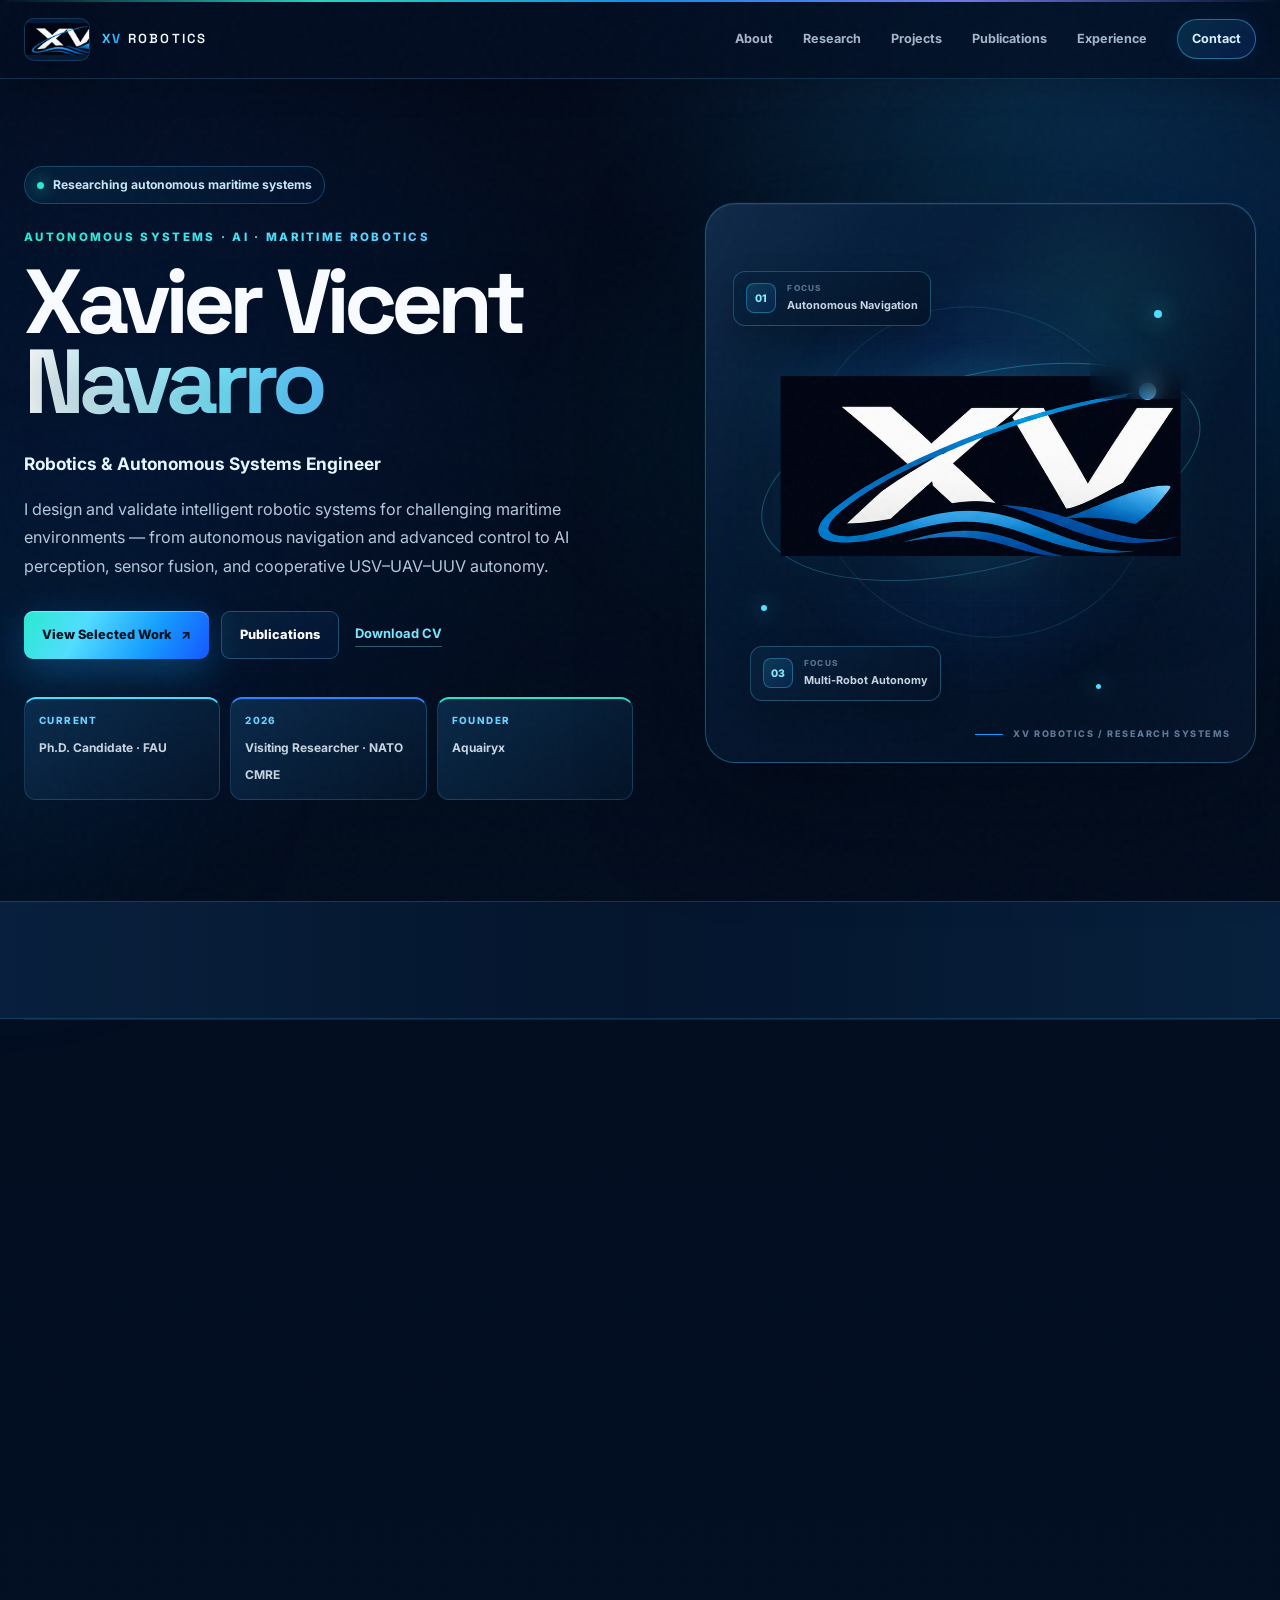
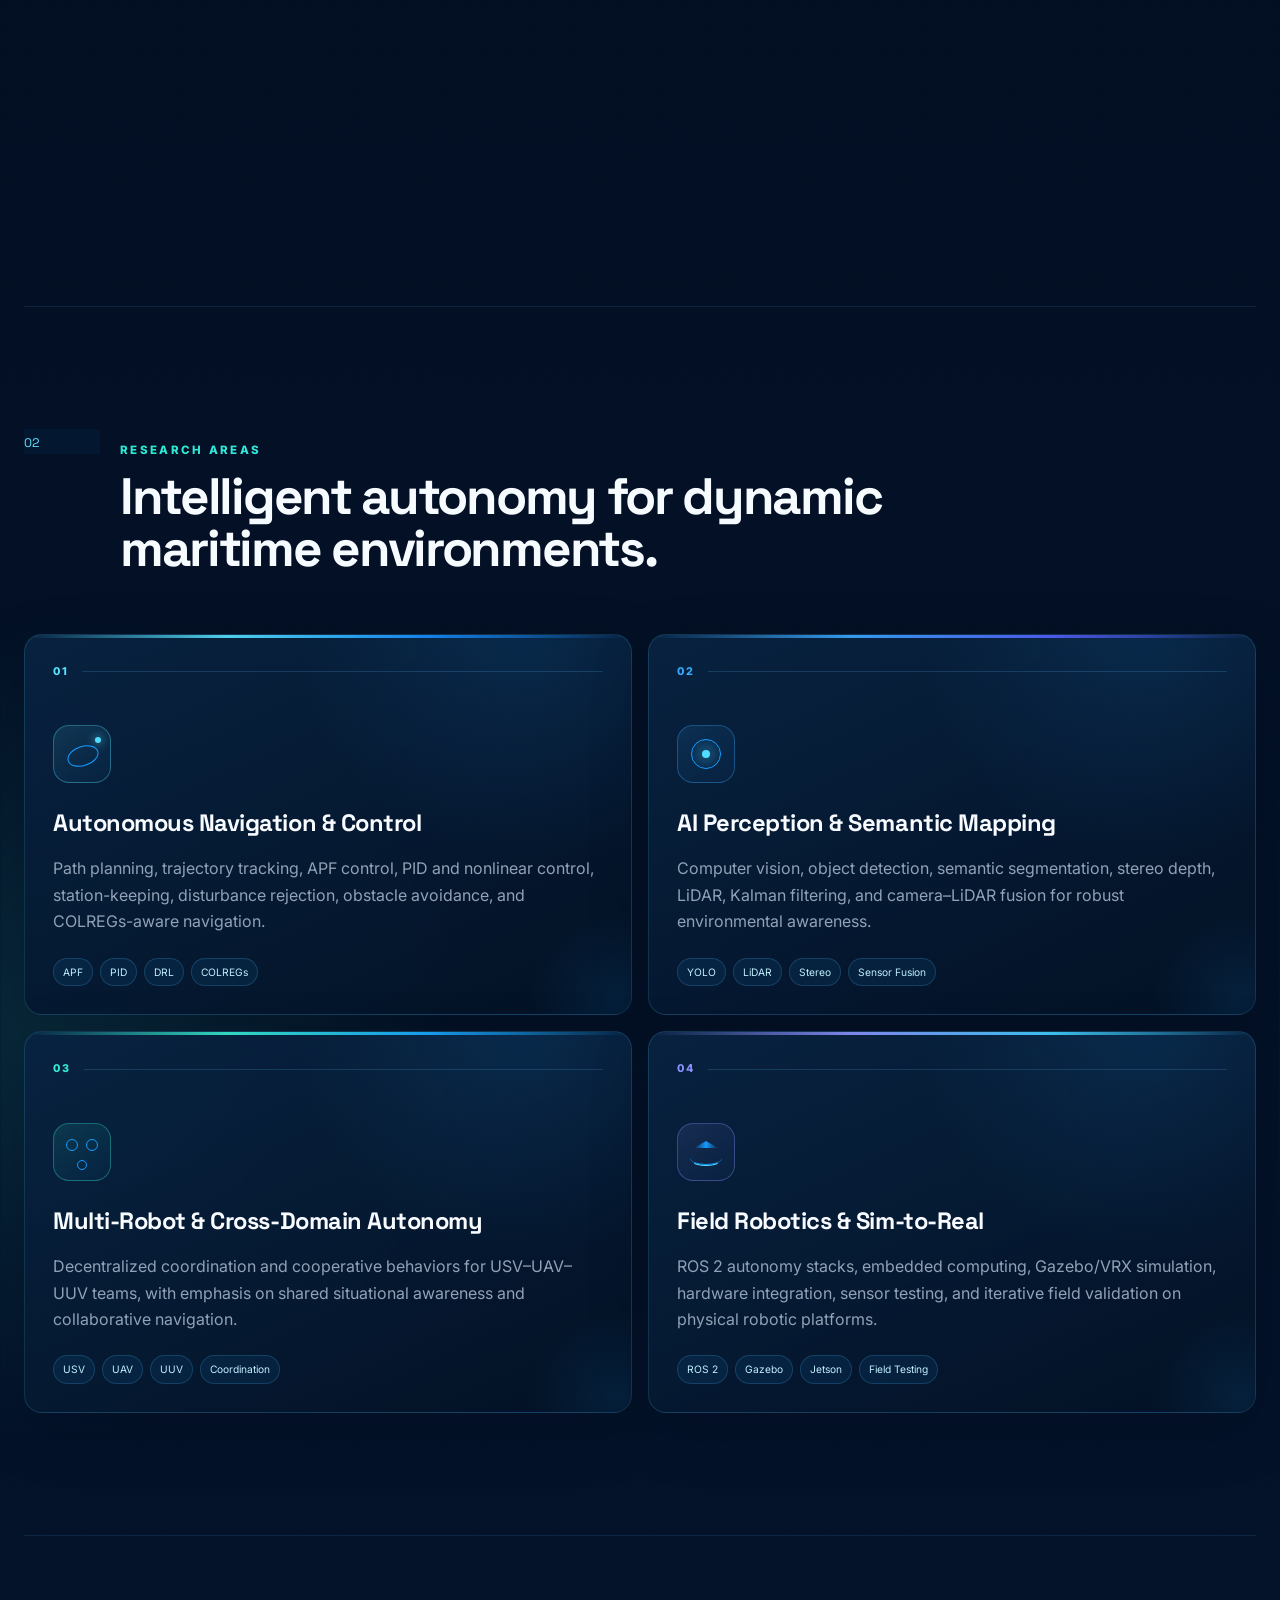
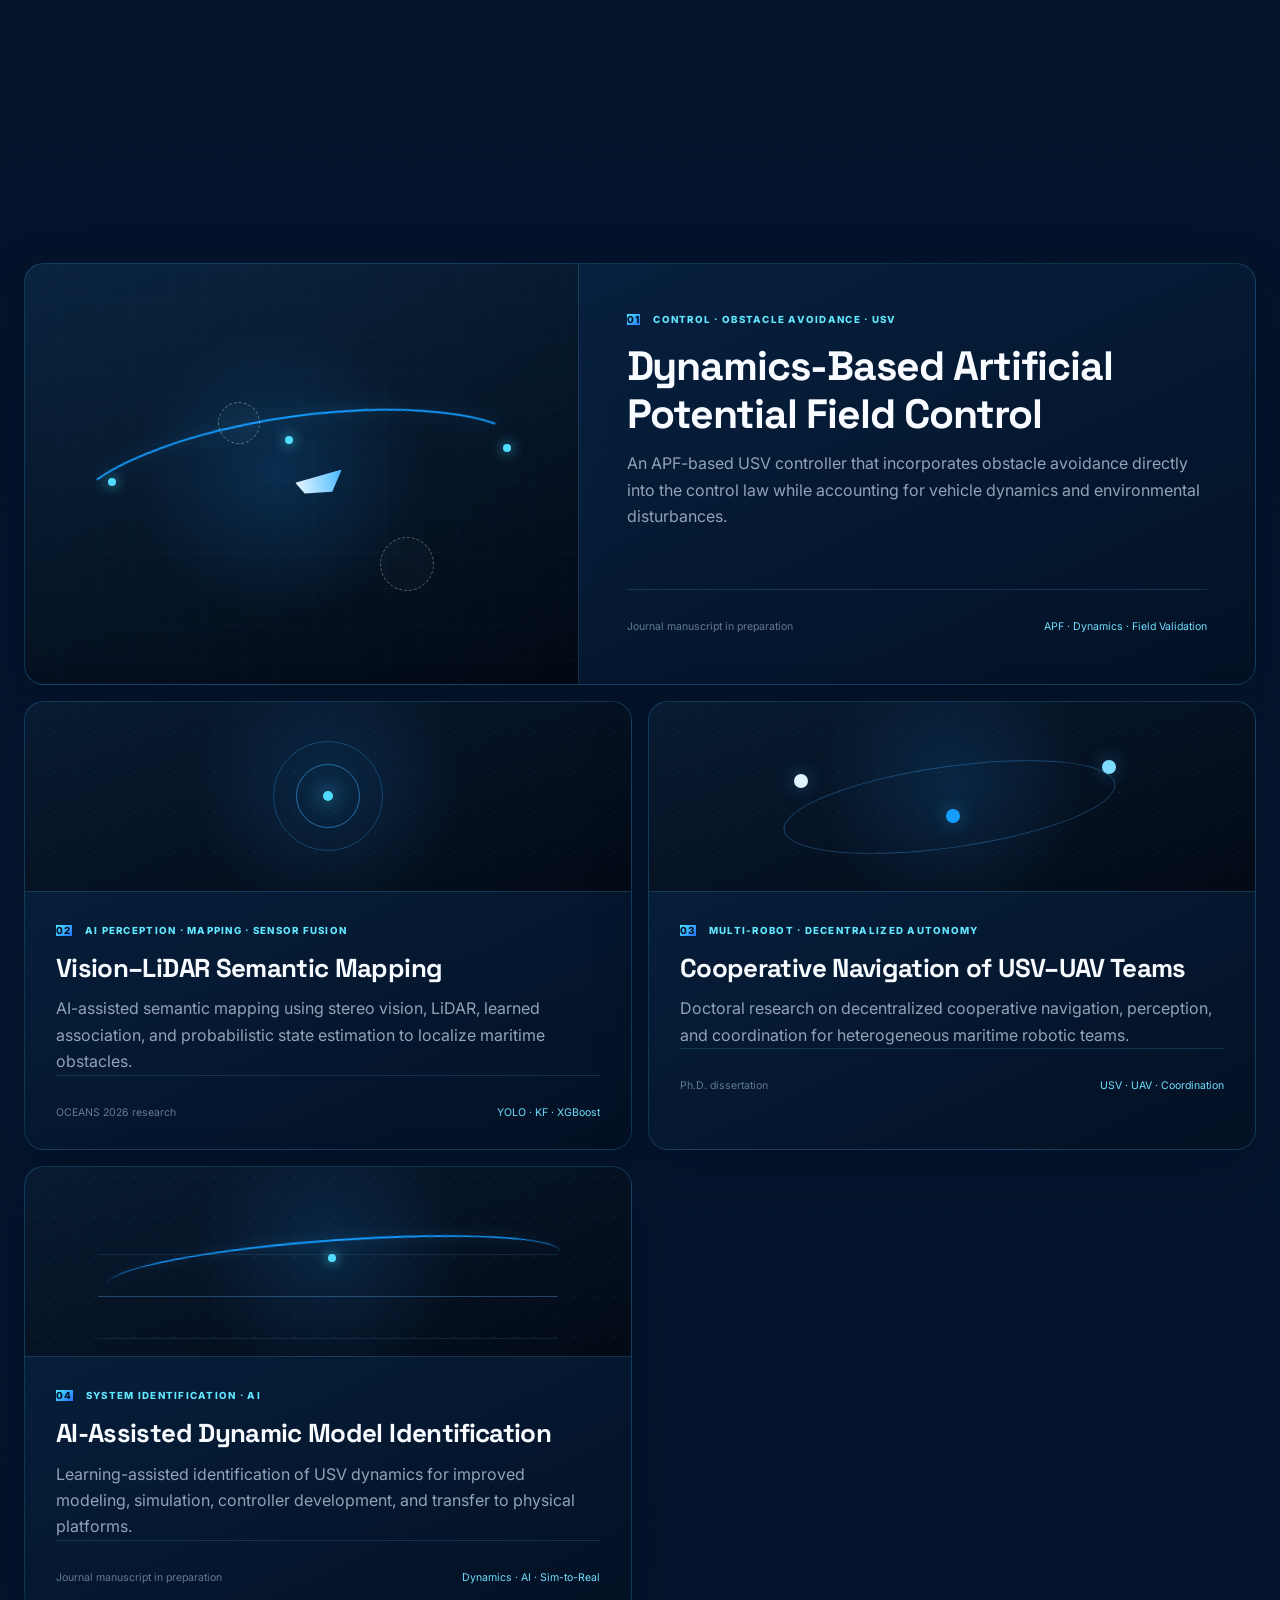
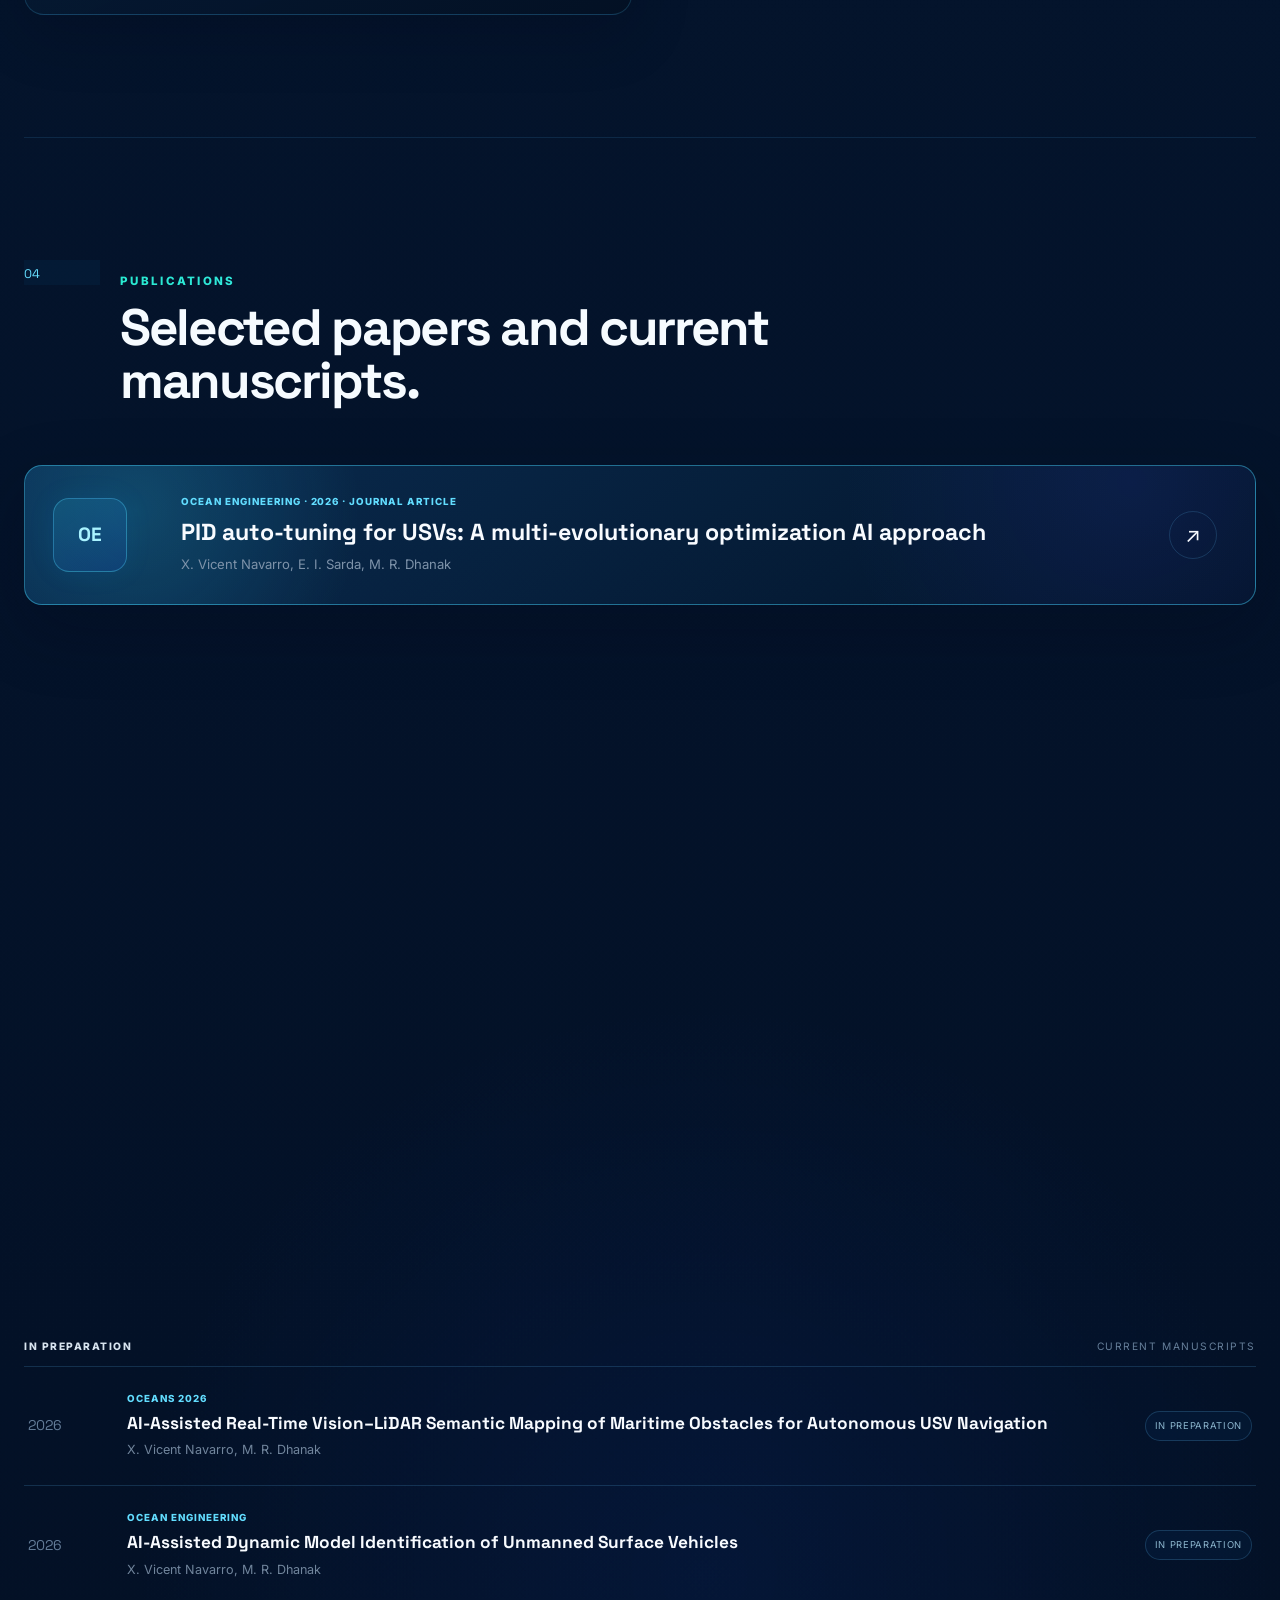
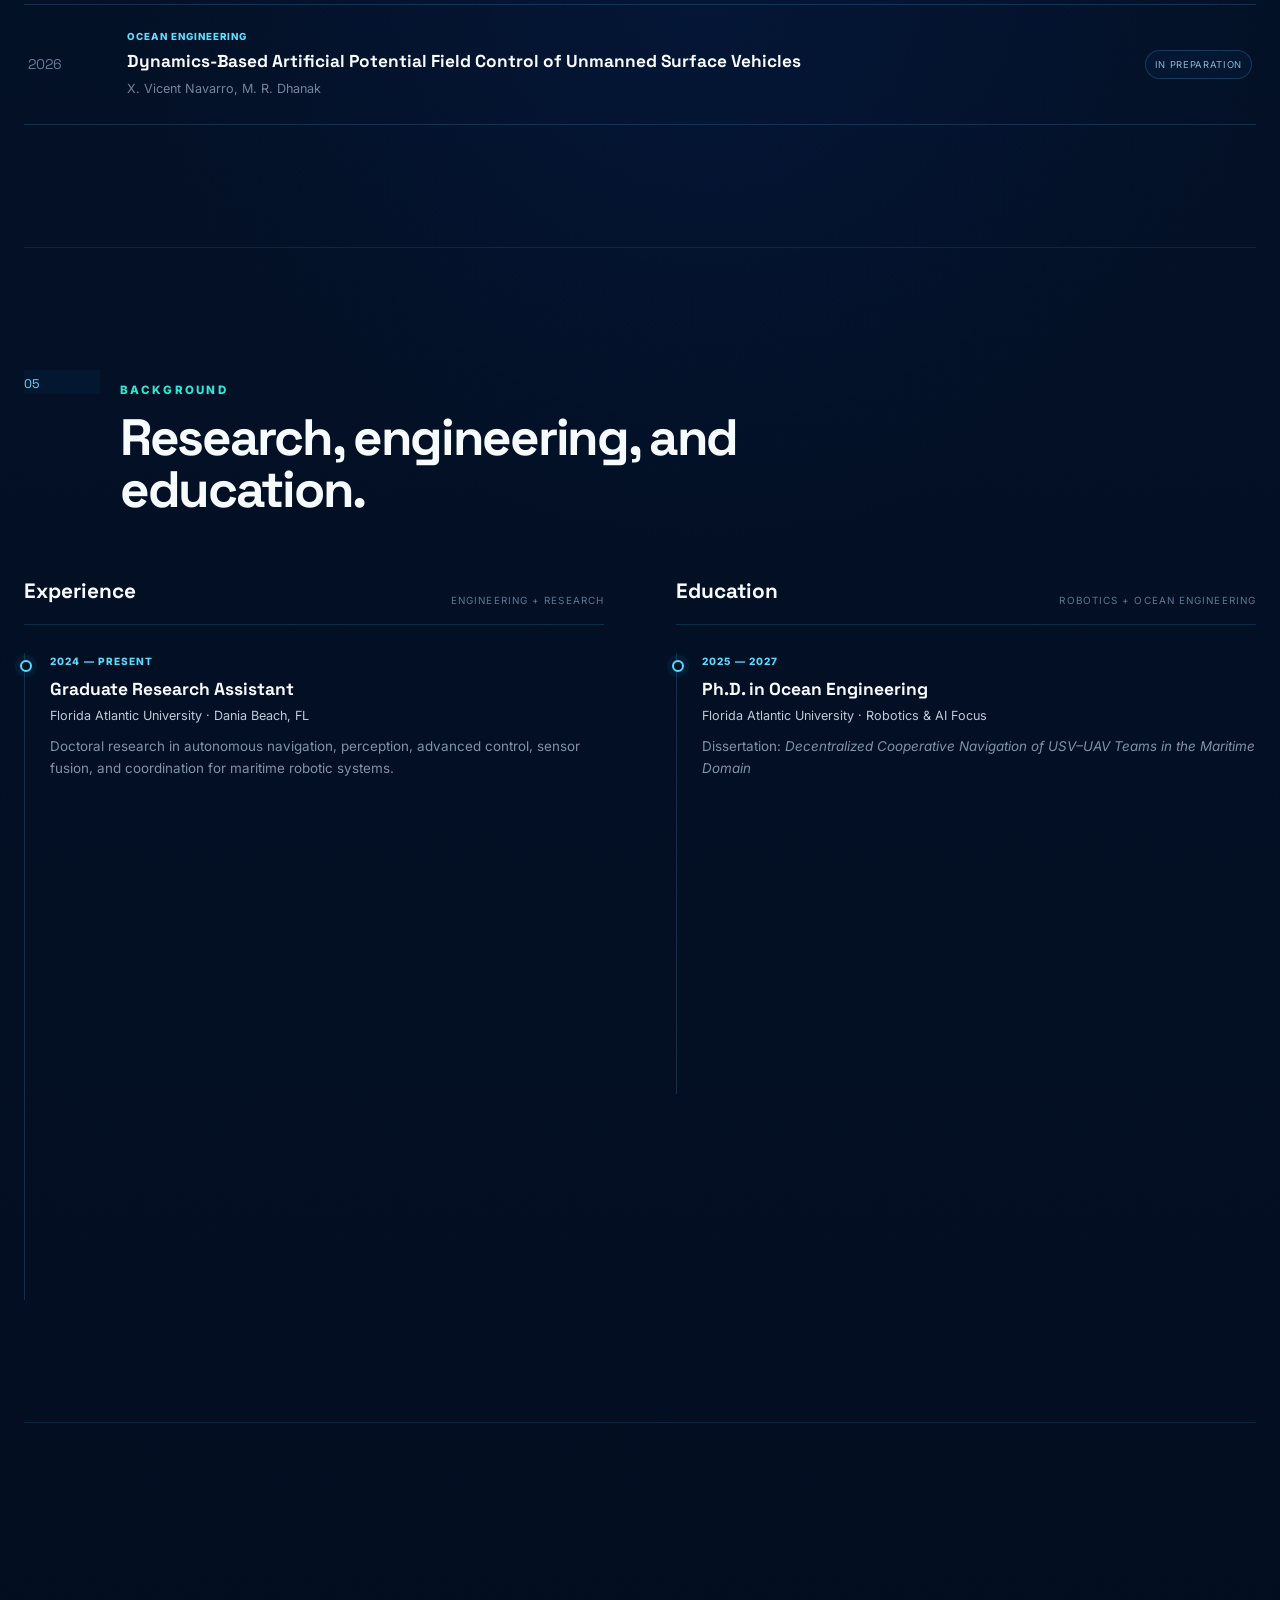
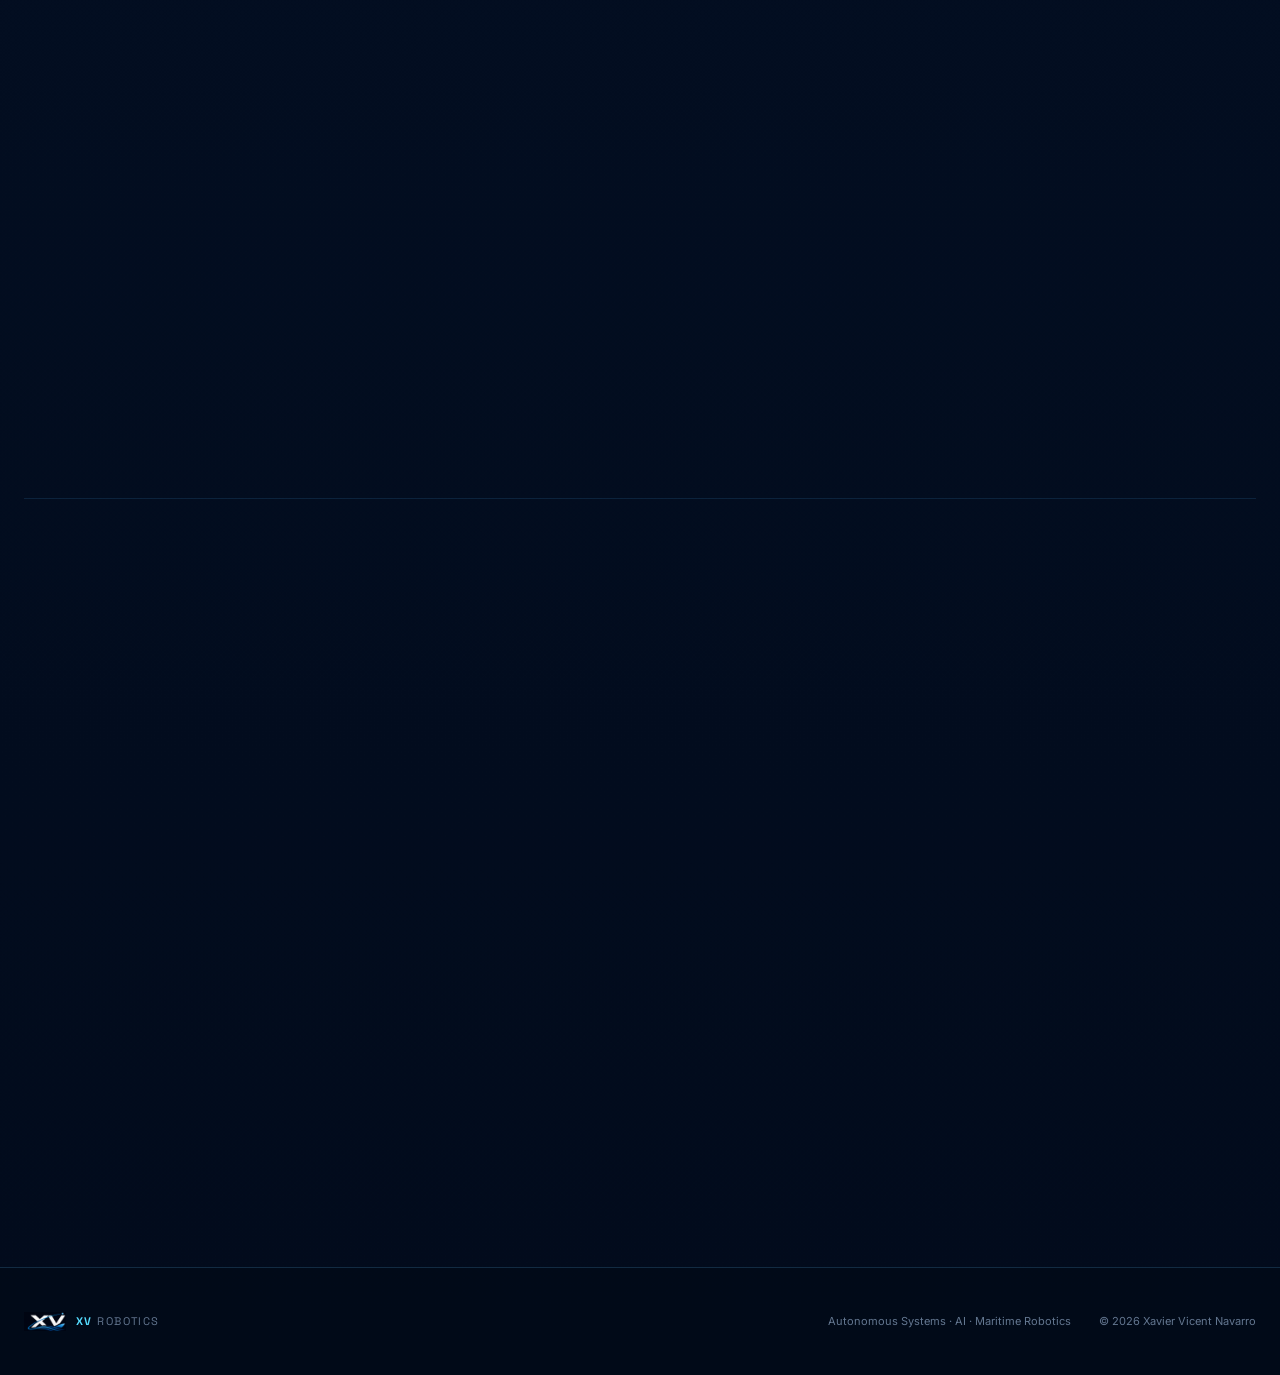
==== index.html @ 958bd834 "Launch XV Robotics website" ====
<!DOCTYPE html>
<html lang="en">
<head>
  <meta charset="utf-8" />
  <meta name="viewport" content="width=device-width, initial-scale=1" />
  <meta name="description" content="Xavier Vicent Navarro — robotics and autonomous systems researcher working on maritime autonomy, AI perception, navigation, control, and multi-robot systems." />
  <meta name="theme-color" content="#06152d" />
  <link rel="icon" type="image/png" href="assets/xv-logo.png" />
  <title>XV Robotics | Xavier Vicent Navarro</title>
  <link rel="preconnect" href="https://fonts.googleapis.com">
  <link rel="preconnect" href="https://fonts.gstatic.com" crossorigin>
  <link href="https://fonts.googleapis.com/css2?family=Inter:wght@400;500;600;700;800&family=Space+Grotesk:wght@500;600;700&display=swap" rel="stylesheet">
  <link rel="stylesheet" href="styles.css" />
</head>
<body>
  <div class="page-noise" aria-hidden="true"></div>
  <div class="ambient ambient-a" aria-hidden="true"></div>
  <div class="ambient ambient-b" aria-hidden="true"></div>

  <header class="site-header" id="top">
    <div class="nav-wrap">
      <a class="brand" href="#top" aria-label="XV Robotics home">
        <span class="brand-mark"><img src="assets/xv-logo.png" alt="XV Robotics logo" /></span>
        <span class="brand-name"><b>XV</b> ROBOTICS</span>
      </a>
      <button class="menu-toggle" type="button" aria-expanded="false" aria-controls="nav-links" aria-label="Open navigation">
        <span></span><span></span><span></span>
      </button>
      <nav id="nav-links" class="nav-links" aria-label="Primary navigation">
        <a href="#about">About</a>
        <a href="#research">Research</a>
        <a href="#projects">Projects</a>
        <a href="#publications">Publications</a>
        <a href="#experience">Experience</a>
        <a class="nav-cta" href="#contact">Contact</a>
      </nav>
    </div>
  </header>

  <main>
    <section class="hero section-shell">
      <div class="hero-copy reveal">
        <div class="availability"><span></span> Researching autonomous maritime systems</div>
        <p class="eyebrow">AUTONOMOUS SYSTEMS · AI · MARITIME ROBOTICS</p>
        <h1>
          Xavier Vicent
          <span>Navarro</span>
        </h1>
        <p class="hero-role">Robotics & Autonomous Systems Engineer</p>
        <p class="hero-summary">
          I design and validate intelligent robotic systems for challenging maritime environments — from autonomous navigation and advanced control to AI perception, sensor fusion, and cooperative USV–UAV–UUV autonomy.
        </p>
        <div class="hero-actions">
          <a class="btn primary" href="#projects">View Selected Work <span>↗</span></a>
          <a class="btn secondary" href="#publications">Publications</a>
          <a class="text-link" href="assets/Xavier_Vicent_Navarro_Resume.pdf" target="_blank" rel="noopener">Download CV</a>
        </div>
        <div class="hero-credentials">
          <div><span>Current</span><strong>Ph.D. Candidate · FAU</strong></div>
          <div><span>2026</span><strong>Visiting Researcher · NATO CMRE</strong></div>
          <div><span>Founder</span><strong>Aquairyx</strong></div>
        </div>
      </div>

      <div class="hero-stage reveal" aria-label="XV Robotics research identity">
        <div class="stage-grid" aria-hidden="true"></div>
        <div class="stage-orbit orbit-1" aria-hidden="true"></div>
        <div class="stage-orbit orbit-2" aria-hidden="true"></div>
        <div class="stage-dot dot-a" aria-hidden="true"></div>
        <div class="stage-dot dot-b" aria-hidden="true"></div>
        <div class="stage-dot dot-c" aria-hidden="true"></div>
        <div class="stage-logo">
          <img src="assets/xv-logo.png" alt="XV Robotics" />
        </div>
        <div class="stage-badge badge-one">
          <span class="badge-icon">01</span>
          <div><small>FOCUS</small><strong>Autonomous Navigation</strong></div>
        </div>
        <div class="stage-badge badge-two">
          <span class="badge-icon">02</span>
          <div><small>FOCUS</small><strong>AI Perception</strong></div>
        </div>
        <div class="stage-badge badge-three">
          <span class="badge-icon">03</span>
          <div><small>FOCUS</small><strong>Multi-Robot Autonomy</strong></div>
        </div>
        <div class="stage-caption"><span></span> XV ROBOTICS / RESEARCH SYSTEMS</div>
      </div>
    </section>

    <section class="signal-strip">
      <div class="section-shell signal-grid reveal">
        <div class="signal-item"><strong>6</strong><span>Published papers</span></div>
        <div class="signal-item"><strong>3</strong><span>Active manuscripts</span></div>
        <div class="signal-item"><strong>USV · UAV · UUV</strong><span>Cross-domain robotics</span></div>
        <div class="signal-item"><strong>ROS 2</strong><span>Simulation to field deployment</span></div>
      </div>
    </section>

    <section id="about" class="section section-shell">
      <div class="section-heading reveal">
        <span class="section-number">01</span>
        <div>
          <p class="kicker">ABOUT</p>
          <h2>Building autonomy that works beyond the lab.</h2>
        </div>
      </div>
      <div class="about-layout">
        <div class="about-copy reveal">
          <p class="lead">
            I am a marine robotics and autonomous systems engineer pursuing a Ph.D. in Ocean Engineering at Florida Atlantic University.
          </p>
          <p>
            My work sits at the intersection of robotics software, guidance and control, artificial intelligence, state estimation, sensor fusion, and real-world maritime experimentation. I develop systems in simulation, integrate them on physical platforms, and validate them in the field.
          </p>
          <p>
            My broader research goal is to enable heterogeneous robotic teams to operate more intelligently, cooperatively, and reliably in complex ocean environments.
          </p>
        </div>
        <div class="identity-card reveal">
          <div class="identity-top">
            <span>RESEARCH PROFILE</span>
            <span>XV / 2026</span>
          </div>
          <div class="identity-logo"><img src="assets/xv-logo.png" alt="" /></div>
          <div class="identity-list">
            <div><span>01</span><strong>Guidance, Navigation & Control</strong></div>
            <div><span>02</span><strong>AI Perception & Sensor Fusion</strong></div>
            <div><span>03</span><strong>Multi-Robot Autonomy</strong></div>
            <div><span>04</span><strong>Maritime Field Robotics</strong></div>
          </div>
        </div>
      </div>
    </section>

    <section id="research" class="section section-shell">
      <div class="section-heading reveal">
        <span class="section-number">02</span>
        <div>
          <p class="kicker">RESEARCH AREAS</p>
          <h2>Intelligent autonomy for dynamic maritime environments.</h2>
        </div>
      </div>
      <div class="research-grid">
        <article class="research-card reveal">
          <div class="research-card-top"><span class="card-index">01</span><span class="card-line"></span></div>
          <div class="research-icon icon-nav"><span></span></div>
          <h3>Autonomous Navigation & Control</h3>
          <p>Path planning, trajectory tracking, APF control, PID and nonlinear control, station-keeping, disturbance rejection, obstacle avoidance, and COLREGs-aware navigation.</p>
          <div class="tags"><span>APF</span><span>PID</span><span>DRL</span><span>COLREGs</span></div>
        </article>
        <article class="research-card reveal">
          <div class="research-card-top"><span class="card-index">02</span><span class="card-line"></span></div>
          <div class="research-icon icon-ai"><span></span></div>
          <h3>AI Perception & Semantic Mapping</h3>
          <p>Computer vision, object detection, semantic segmentation, stereo depth, LiDAR, Kalman filtering, and camera–LiDAR fusion for robust environmental awareness.</p>
          <div class="tags"><span>YOLO</span><span>LiDAR</span><span>Stereo</span><span>Sensor Fusion</span></div>
        </article>
        <article class="research-card reveal">
          <div class="research-card-top"><span class="card-index">03</span><span class="card-line"></span></div>
          <div class="research-icon icon-team"><span></span></div>
          <h3>Multi-Robot & Cross-Domain Autonomy</h3>
          <p>Decentralized coordination and cooperative behaviors for USV–UAV–UUV teams, with emphasis on shared situational awareness and collaborative navigation.</p>
          <div class="tags"><span>USV</span><span>UAV</span><span>UUV</span><span>Coordination</span></div>
        </article>
        <article class="research-card reveal">
          <div class="research-card-top"><span class="card-index">04</span><span class="card-line"></span></div>
          <div class="research-icon icon-field"><span></span></div>
          <h3>Field Robotics & Sim-to-Real</h3>
          <p>ROS 2 autonomy stacks, embedded computing, Gazebo/VRX simulation, hardware integration, sensor testing, and iterative field validation on physical robotic platforms.</p>
          <div class="tags"><span>ROS 2</span><span>Gazebo</span><span>Jetson</span><span>Field Testing</span></div>
        </article>
      </div>
    </section>

    <section id="projects" class="section section-shell">
      <div class="section-heading reveal">
        <span class="section-number">03</span>
        <div>
          <p class="kicker">SELECTED WORK</p>
          <h2>Research translated into working robotic systems.</h2>
        </div>
      </div>
      <div class="project-showcase">
        <article class="project-card project-primary reveal">
          <div class="project-visual visual-apf" aria-hidden="true">
            <div class="route-line"></div><div class="route-dot r1"></div><div class="route-dot r2"></div><div class="route-dot r3"></div>
            <div class="obstacle o1"></div><div class="obstacle o2"></div><div class="boat-shape"></div>
          </div>
          <div class="project-copy">
            <div class="project-overline"><span>01</span> CONTROL · OBSTACLE AVOIDANCE · USV</div>
            <h3>Dynamics-Based Artificial Potential Field Control</h3>
            <p>An APF-based USV controller that incorporates obstacle avoidance directly into the control law while accounting for vehicle dynamics and environmental disturbances.</p>
            <div class="project-footer"><span>Journal manuscript in preparation</span><span>APF · Dynamics · Field Validation</span></div>
          </div>
        </article>

        <article class="project-card reveal">
          <div class="project-mini-visual visual-fusion" aria-hidden="true"><span></span><i></i><b></b></div>
          <div class="project-copy">
            <div class="project-overline"><span>02</span> AI PERCEPTION · MAPPING · SENSOR FUSION</div>
            <h3>Vision–LiDAR Semantic Mapping</h3>
            <p>AI-assisted semantic mapping using stereo vision, LiDAR, learned association, and probabilistic state estimation to localize maritime obstacles.</p>
            <div class="project-footer"><span>OCEANS 2026 research</span><span>YOLO · KF · XGBoost</span></div>
          </div>
        </article>

        <article class="project-card reveal">
          <div class="project-mini-visual visual-team" aria-hidden="true"><span></span><i></i><b></b></div>
          <div class="project-copy">
            <div class="project-overline"><span>03</span> MULTI-ROBOT · DECENTRALIZED AUTONOMY</div>
            <h3>Cooperative Navigation of USV–UAV Teams</h3>
            <p>Doctoral research on decentralized cooperative navigation, perception, and coordination for heterogeneous maritime robotic teams.</p>
            <div class="project-footer"><span>Ph.D. dissertation</span><span>USV · UAV · Coordination</span></div>
          </div>
        </article>

        <article class="project-card reveal">
          <div class="project-mini-visual visual-sysid" aria-hidden="true"><span></span><i></i><b></b></div>
          <div class="project-copy">
            <div class="project-overline"><span>04</span> SYSTEM IDENTIFICATION · AI</div>
            <h3>AI-Assisted Dynamic Model Identification</h3>
            <p>Learning-assisted identification of USV dynamics for improved modeling, simulation, controller development, and transfer to physical platforms.</p>
            <div class="project-footer"><span>Journal manuscript in preparation</span><span>Dynamics · AI · Sim-to-Real</span></div>
          </div>
        </article>
      </div>
    </section>

    <section id="publications" class="section section-shell">
      <div class="section-heading reveal">
        <span class="section-number">04</span>
        <div>
          <p class="kicker">PUBLICATIONS</p>
          <h2>Selected papers and current manuscripts.</h2>
        </div>
      </div>

      <div class="publication-feature reveal">
        <div class="pub-feature-mark">OE</div>
        <div class="pub-feature-copy">
          <div class="pub-type">OCEAN ENGINEERING · 2026 · JOURNAL ARTICLE</div>
          <h3>PID auto-tuning for USVs: A multi-evolutionary optimization AI approach</h3>
          <p>X. Vicent Navarro, E. I. Sarda, M. R. Dhanak</p>
        </div>
        <a class="arrow-link" href="https://doi.org/10.1016/j.oceaneng.2026.124987" target="_blank" rel="noopener" aria-label="Open PID auto-tuning paper">↗</a>
      </div>

      <div class="pub-group reveal">
        <div class="pub-group-title"><span>Published</span><span>Conference papers</span></div>
        <article class="publication">
          <div class="pub-year">2025</div>
          <div class="pub-content"><div class="pub-type">OCEANS 2025 Great Lakes · Chicago</div><h3>Decentralized COLREGs-Based Navigation for Multiple USVs Using Artificial Potential Fields</h3><p>X. Vicent Navarro, M. R. Dhanak</p></div>
          <a class="pub-link" href="https://doi.org/10.23919/OCEANS59106.2025.11244982" target="_blank" rel="noopener">↗</a>
        </article>
        <article class="publication">
          <div class="pub-year">2025</div>
          <div class="pub-content"><div class="pub-type">OCEANS 2025 Great Lakes · Chicago</div><h3>Fuzzy Logic-Assisted PID Control for Improved Station-Keeping of a Catamaran-Style USV</h3><p>X. Vicent Navarro, E. I. Sarda, M. R. Dhanak</p></div>
          <a class="pub-link" href="https://doi.org/10.23919/OCEANS59106.2025.11245057" target="_blank" rel="noopener">↗</a>
        </article>
        <article class="publication">
          <div class="pub-year">2024</div>
          <div class="pub-content"><div class="pub-type">OCEANS 2024 · Halifax</div><h3>Performance and Comparison of PID-Based Techniques for USV Navigation</h3><p>X. Vicent Navarro, M. R. Dhanak</p></div>
          <a class="pub-link" href="https://doi.org/10.1109/OCEANS55160.2024.10754061" target="_blank" rel="noopener">↗</a>
        </article>
        <article class="publication">
          <div class="pub-year">2024</div>
          <div class="pub-content"><div class="pub-type">OCEANS 2024 · Halifax</div><h3>Accurate Autonomous Launch and Recovery of an UAV from a Station Keeping USV</h3><p>X. Vicent Navarro, C. Wilson, E. I. Sarda</p></div>
          <a class="pub-link" href="https://ieeexplore.ieee.org/document/10754472" target="_blank" rel="noopener">↗</a>
        </article>
        <article class="publication">
          <div class="pub-year">2024</div>
          <div class="pub-content"><div class="pub-type">OCEANS 2024 · Halifax</div><h3>Development of a Water Quality Monitoring System on a USV</h3><p>Z. Kassuba, M. Goldenbogen, C. Jannetta, X. Vicent Navarro, E. I. Sarda</p></div>
          <a class="pub-link" href="https://ieeexplore.ieee.org/document/10753866" target="_blank" rel="noopener">↗</a>
        </article>
      </div>

      <div class="pub-group reveal">
        <div class="pub-group-title"><span>In Preparation</span><span>Current manuscripts</span></div>
        <article class="publication muted-pub"><div class="pub-year">2026</div><div class="pub-content"><div class="pub-type">OCEANS 2026</div><h3>AI-Assisted Real-Time Vision–LiDAR Semantic Mapping of Maritime Obstacles for Autonomous USV Navigation</h3><p>X. Vicent Navarro, M. R. Dhanak</p></div><span class="status-pill">In preparation</span></article>
        <article class="publication muted-pub"><div class="pub-year">2026</div><div class="pub-content"><div class="pub-type">Ocean Engineering</div><h3>AI-Assisted Dynamic Model Identification of Unmanned Surface Vehicles</h3><p>X. Vicent Navarro, M. R. Dhanak</p></div><span class="status-pill">In preparation</span></article>
        <article class="publication muted-pub"><div class="pub-year">2026</div><div class="pub-content"><div class="pub-type">Ocean Engineering</div><h3>Dynamics-Based Artificial Potential Field Control of Unmanned Surface Vehicles</h3><p>X. Vicent Navarro, M. R. Dhanak</p></div><span class="status-pill">In preparation</span></article>
      </div>
    </section>

    <section id="experience" class="section section-shell">
      <div class="section-heading reveal">
        <span class="section-number">05</span>
        <div><p class="kicker">BACKGROUND</p><h2>Research, engineering, and education.</h2></div>
      </div>
      <div class="background-grid">
        <div>
          <div class="column-header"><h3>Experience</h3><span>Engineering + Research</span></div>
          <div class="timeline">
            <article class="timeline-item reveal"><div class="timeline-date">2024 — Present</div><h4>Graduate Research Assistant</h4><p class="timeline-org">Florida Atlantic University · Dania Beach, FL</p><p>Doctoral research in autonomous navigation, perception, advanced control, sensor fusion, and coordination for maritime robotic systems.</p></article>
            <article class="timeline-item reveal"><div class="timeline-date">Sep — Nov 2026</div><h4>Visiting Researcher</h4><p class="timeline-org">NATO STO CMRE · La Spezia, Italy</p><p>Cooperative autonomy, UAV perception, ROS 2 ground-station integration, and cross-domain coordination for unmanned maritime systems.</p></article>
            <article class="timeline-item reveal"><div class="timeline-date">2022 — 2023</div><h4>USV Control Engineer Intern</h4><p class="timeline-org">Lake Superior State University · Sault Ste. Marie, MI</p><p>ROS-based navigation and control, motion planning, simulation validation, autonomy tuning, and robotic system integration.</p></article>
            <article class="timeline-item reveal"><div class="timeline-date">Summer 2022</div><h4>Controls Engineer Intern</h4><p class="timeline-org">Accent Controls Inc. · North Kansas City, MO</p><p>Electrical schematics, PLC logic, diagnostics, and industrial control safety documentation.</p></article>
          </div>
        </div>
        <div>
          <div class="column-header"><h3>Education</h3><span>Robotics + Ocean Engineering</span></div>
          <div class="timeline">
            <article class="timeline-item reveal"><div class="timeline-date">2025 — 2027</div><h4>Ph.D. in Ocean Engineering</h4><p class="timeline-org">Florida Atlantic University · Robotics & AI Focus</p><p>Dissertation: <em>Decentralized Cooperative Navigation of USV–UAV Teams in the Maritime Domain</em></p></article>
            <article class="timeline-item reveal"><div class="timeline-date">2024 — 2025</div><h4>M.S. in Ocean Engineering</h4><p class="timeline-org">Florida Atlantic University · Robotics & AI</p><p>Thesis: <em>PID Auto-Tuning for USVs: A Multi-Evolutionary Optimization AI Approach</em></p></article>
            <article class="timeline-item reveal"><div class="timeline-date">2020 — 2023</div><h4>B.S. in Robotics Engineering</h4><p class="timeline-org">Lake Superior State University</p><p>Senior Design: autonomous UAV launch and recovery from a USV using ROS and PX4.</p></article>
          </div>
        </div>
      </div>
    </section>

    <section class="section section-shell skills-section">
      <div class="section-heading reveal"><span class="section-number">06</span><div><p class="kicker">TECHNICAL STACK</p><h2>Tools for autonomy, perception, and field robotics.</h2></div></div>
      <div class="skills-grid reveal">
        <div class="skill-group"><div class="skill-number">01</div><h3>Programming</h3><p>Python · C++ · MATLAB · Linux · Git · Bash · PyQt</p></div>
        <div class="skill-group"><div class="skill-number">02</div><h3>Robotics</h3><p>ROS · ROS 2 · Gazebo · RViz · PX4 · MAVROS · DDS</p></div>
        <div class="skill-group"><div class="skill-number">03</div><h3>AI & Perception</h3><p>YOLO · CNNs · Reinforcement Learning · Semantic Segmentation · Camera–LiDAR Fusion</p></div>
        <div class="skill-group"><div class="skill-number">04</div><h3>Sensors & Embedded</h3><p>LiDAR · Stereo Cameras · IMU · RTK-GPS · Sonar · NVIDIA Jetson · Raspberry Pi · STM32</p></div>
      </div>
    </section>

    <section id="contact" class="section section-shell contact-section">
      <div class="contact-card reveal">
        <div class="contact-orbit" aria-hidden="true"></div>
        <div class="contact-copy">
          <p class="kicker">CONTACT</p>
          <h2>Let’s build intelligent systems that operate in the real world.</h2>
          <p>For research, engineering, publication, and collaboration inquiries, feel free to get in touch.</p>
          <div class="contact-actions"><a class="btn primary" href="mailto:xavitenis27@gmail.com">Email Xavier <span>↗</span></a><a class="btn secondary" href="assets/Xavier_Vicent_Navarro_Resume.pdf" target="_blank" rel="noopener">Download CV</a></div>
        </div>
        <div class="contact-logo"><img src="assets/xv-logo.png" alt="XV Robotics" /></div>
      </div>
    </section>
  </main>

  <footer>
    <div class="section-shell footer-inner">
      <a class="footer-brand" href="#top"><img src="assets/xv-logo.png" alt="" /><span><b>XV</b> ROBOTICS</span></a>
      <p>Autonomous Systems · AI · Maritime Robotics</p>
      <p>© <span id="year"></span> Xavier Vicent Navarro</p>
    </div>
  </footer>

  <script src="script.js"></script>
</body>
</html>
---- styles.css ----
:root {
  --bg: #020713;
  --bg-2: #040c19;
  --panel: rgba(8, 18, 34, 0.72);
  --panel-solid: #071221;
  --text: #f5f8fd;
  --muted: #91a2b8;
  --muted-2: #687b94;
  --line: rgba(136, 174, 219, 0.14);
  --line-strong: rgba(83, 178, 255, 0.30);
  --blue: #23a8ff;
  --blue-2: #0f6fe5;
  --cyan: #69d8ff;
  --blue-soft: rgba(35, 168, 255, 0.12);
  --max: 1240px;
  --radius: 22px;
  --shadow: 0 30px 90px rgba(0, 0, 0, 0.28);
}

* { box-sizing: border-box; }
html { scroll-behavior: smooth; }
body {
  margin: 0;
  color: var(--text);
  background: var(--bg);
  font-family: "Inter", system-ui, sans-serif;
  line-height: 1.65;
  overflow-x: hidden;
}

body::before {
  content: "";
  position: fixed;
  inset: 0;
  pointer-events: none;
  z-index: -4;
  background:
    radial-gradient(circle at 76% 4%, rgba(27, 133, 242, .16), transparent 31rem),
    radial-gradient(circle at 12% 38%, rgba(0, 112, 220, .08), transparent 28rem),
    linear-gradient(180deg, #020713 0%, #020713 55%, #030916 100%);
}

.page-noise {
  position: fixed;
  inset: 0;
  z-index: 100;
  opacity: .022;
  pointer-events: none;
  background-image: url("data:image/svg+xml,%3Csvg viewBox='0 0 180 180' xmlns='http://www.w3.org/2000/svg'%3E%3Cfilter id='n'%3E%3CfeTurbulence type='fractalNoise' baseFrequency='.84' numOctaves='4' stitchTiles='stitch'/%3E%3C/filter%3E%3Crect width='100%25' height='100%25' filter='url(%23n)' opacity='.9'/%3E%3C/svg%3E");
}

.ambient { position: fixed; border-radius: 50%; filter: blur(100px); pointer-events: none; z-index: -3; }
.ambient-a { width: 440px; height: 440px; background: rgba(13, 111, 225, .12); top: 9vh; right: -180px; }
.ambient-b { width: 360px; height: 360px; background: rgba(30, 174, 255, .06); top: 60vh; left: -190px; }

::selection { background: rgba(35, 168, 255, .34); color: #fff; }
a { color: inherit; }
img { max-width: 100%; display: block; }
button, a { -webkit-tap-highlight-color: transparent; }

.section-shell { width: min(var(--max), calc(100% - 48px)); margin-inline: auto; }
.section { padding: 122px 0; border-top: 1px solid var(--line); position: relative; }

.site-header {
  position: sticky;
  top: 0;
  z-index: 60;
  backdrop-filter: blur(22px) saturate(1.2);
  background: rgba(2, 7, 19, 0.72);
  border-bottom: 1px solid rgba(136, 174, 219, .10);
}
.nav-wrap {
  width: min(var(--max), calc(100% - 48px));
  margin-inline: auto;
  height: 78px;
  display: flex;
  align-items: center;
  justify-content: space-between;
}
.brand { display: inline-flex; align-items: center; gap: 12px; text-decoration: none; }
.brand-mark { width: 54px; height: 38px; display: grid; place-items: center; overflow: hidden; }
.brand-mark img { width: 64px; max-width: none; }
.brand-name { font-family: "Space Grotesk", sans-serif; font-size: .82rem; font-weight: 600; letter-spacing: .17em; color: #dfe9f5; }
.brand-name b { color: var(--blue); }
.nav-links { display: flex; align-items: center; gap: 30px; }
.nav-links a { position: relative; text-decoration: none; color: #a6b5c8; font-size: .79rem; font-weight: 700; transition: color .2s ease; }
.nav-links a:not(.nav-cta)::after { content: ""; position: absolute; left: 0; right: 100%; bottom: -9px; height: 1px; background: var(--blue); transition: right .22s ease; }
.nav-links a:hover { color: white; }
.nav-links a:hover::after { right: 0; }
.nav-cta { border: 1px solid rgba(94, 181, 255, .3); background: rgba(31, 154, 255, .06); padding: 9px 14px; border-radius: 999px; color: #d9edff !important; }
.menu-toggle { display: none; border: 0; background: none; padding: 8px; }
.menu-toggle span { width: 23px; height: 2px; display: block; background: white; margin: 5px 0; }

.hero {
  min-height: calc(100vh - 78px);
  display: grid;
  grid-template-columns: 1.05fr .95fr;
  gap: 72px;
  align-items: center;
  padding-top: 70px;
  padding-bottom: 84px;
}
.availability { display: inline-flex; align-items: center; gap: 9px; color: #a8bdd2; font-size: .76rem; font-weight: 700; border: 1px solid var(--line); background: rgba(255,255,255,.02); border-radius: 999px; padding: 8px 12px; }
.availability span { width: 7px; height: 7px; border-radius: 50%; background: #42d4ff; box-shadow: 0 0 16px #42d4ff; }
.eyebrow, .kicker { color: var(--blue); font-size: .72rem; font-weight: 800; letter-spacing: .2em; }
.eyebrow { margin: 24px 0 0; }
.hero h1 {
  margin: 16px 0 10px;
  font-family: "Space Grotesk", sans-serif;
  font-size: clamp(4.15rem, 7.1vw, 7.7rem);
  line-height: .88;
  letter-spacing: -.065em;
  font-weight: 700;
}
.hero h1 > span { display: block; color: transparent; background: linear-gradient(95deg, #f7fbff 0%, #8b9eb4 72%); -webkit-background-clip: text; background-clip: text; opacity: .98; }
.hero-role { margin: 27px 0 9px; font-weight: 700; font-size: 1.02rem; color: #dfe7f2; }
.hero-summary { max-width: 710px; font-size: 1.01rem; color: #98a9bc; line-height: 1.78; }
.hero-actions { display: flex; flex-wrap: wrap; align-items: center; gap: 12px; margin-top: 30px; }
.btn { display: inline-flex; align-items: center; justify-content: center; gap: 9px; min-height: 48px; padding: 0 18px; border-radius: 9px; text-decoration: none; font-size: .8rem; font-weight: 800; transition: transform .2s ease, border-color .2s ease, background .2s ease, box-shadow .2s ease; }
.btn:hover { transform: translateY(-2px); }
.btn.primary { background: linear-gradient(135deg, #3bbcff, #0b71df); color: #00101d; box-shadow: 0 12px 35px rgba(25, 152, 246, .15); }
.btn.primary:hover { box-shadow: 0 16px 42px rgba(25, 152, 246, .24); }
.btn.secondary { border: 1px solid rgba(160, 192, 227, .22); background: rgba(255,255,255,.025); color: white; }
.btn.secondary:hover { border-color: rgba(82, 179, 255, .48); }
.text-link { margin-left: 4px; text-decoration: none; font-size: .81rem; font-weight: 700; color: #8db6d7; border-bottom: 1px solid rgba(141,182,215,.32); padding-bottom: 2px; }
.hero-credentials { display: grid; grid-template-columns: repeat(3, 1fr); gap: 10px; margin-top: 38px; max-width: 790px; }
.hero-credentials div { min-height: 74px; padding: 13px 14px; border: 1px solid var(--line); border-radius: 12px; background: linear-gradient(180deg, rgba(255,255,255,.025), rgba(255,255,255,.008)); }
.hero-credentials span { display: block; color: #5e7794; font-size: .62rem; letter-spacing: .14em; text-transform: uppercase; font-weight: 800; margin-bottom: 5px; }
.hero-credentials strong { color: #c8d4e2; font-size: .75rem; line-height: 1.4; }

.hero-stage { position: relative; min-height: 560px; border: 1px solid rgba(100, 167, 228, .15); border-radius: 30px; background: linear-gradient(145deg, rgba(8,22,42,.78), rgba(2,9,20,.72)); overflow: hidden; box-shadow: var(--shadow); isolation: isolate; }
.hero-stage::before { content: ""; position: absolute; width: 360px; height: 360px; border-radius: 50%; background: radial-gradient(circle, rgba(28, 156, 255, .22), rgba(28,156,255,.02) 56%, transparent 72%); left: 50%; top: 49%; transform: translate(-50%,-50%); filter: blur(5px); }
.hero-stage::after { content: ""; position: absolute; inset: 0; border-radius: inherit; background: linear-gradient(115deg, rgba(255,255,255,.04), transparent 22%, transparent 72%, rgba(56,156,255,.05)); pointer-events: none; }
.stage-grid { position: absolute; inset: 0; opacity: .18; background-image: linear-gradient(rgba(97,164,222,.16) 1px, transparent 1px), linear-gradient(90deg, rgba(97,164,222,.16) 1px, transparent 1px); background-size: 44px 44px; mask-image: radial-gradient(circle at center, black, transparent 76%); }
.stage-logo { position: absolute; left: 50%; top: 47%; transform: translate(-50%,-50%); width: 66%; z-index: 3; filter: drop-shadow(0 20px 32px rgba(0,0,0,.45)); }
.stage-orbit { position: absolute; left: 50%; top: 48%; border: 1px solid rgba(73, 172, 255, .24); border-radius: 50%; transform-origin: center; }
.orbit-1 { width: 82%; height: 35%; transform: translate(-50%,-50%) rotate(-14deg); }
.orbit-2 { width: 64%; height: 58%; transform: translate(-50%,-50%) rotate(31deg); opacity: .55; }
.stage-dot { position: absolute; width: 8px; height: 8px; border-radius: 50%; background: var(--cyan); box-shadow: 0 0 22px var(--cyan); z-index: 4; }
.dot-a { top: 19%; right: 17%; }
.dot-b { bottom: 27%; left: 10%; width: 6px; height: 6px; }
.dot-c { bottom: 13%; right: 28%; width: 5px; height: 5px; }
.stage-badge { position: absolute; z-index: 5; display: flex; align-items: center; gap: 11px; padding: 10px 12px; border: 1px solid rgba(121,178,228,.18); background: rgba(3, 12, 25, .78); backdrop-filter: blur(12px); border-radius: 12px; box-shadow: 0 12px 30px rgba(0,0,0,.22); }
.badge-one { left: 5%; top: 12%; }
.badge-two { right: 5%; top: 25%; }
.badge-three { left: 8%; bottom: 11%; }
.badge-icon { width: 30px; height: 30px; display: grid; place-items: center; border-radius: 8px; color: var(--blue); border: 1px solid rgba(35,168,255,.25); background: rgba(35,168,255,.07); font-size: .65rem; font-weight: 800; }
.stage-badge small { display: block; color: #55718f; font-size: .52rem; letter-spacing: .15em; font-weight: 800; margin-bottom: 1px; }
.stage-badge strong { display: block; color: #c7d5e4; font-size: .68rem; }
.stage-caption { position: absolute; right: 24px; bottom: 21px; color: #5f7792; font-size: .57rem; font-weight: 800; letter-spacing: .17em; }
.stage-caption span { display: inline-block; width: 28px; height: 1px; vertical-align: middle; margin-right: 7px; background: var(--blue); }

.signal-strip { border-top: 1px solid var(--line); border-bottom: 1px solid var(--line); background: rgba(4,12,24,.54); }
.signal-grid { min-height: 116px; display: grid; grid-template-columns: 1fr 1fr 1.35fr 1.1fr; align-items: stretch; }
.signal-item { display: flex; flex-direction: column; justify-content: center; padding: 20px 24px; border-left: 1px solid var(--line); }
.signal-item:last-child { border-right: 1px solid var(--line); }
.signal-item strong { font-family: "Space Grotesk", sans-serif; font-size: 1.08rem; color: #e9f3ff; }
.signal-item span { color: #657c97; font-size: .65rem; text-transform: uppercase; letter-spacing: .12em; margin-top: 3px; }

.section-heading { display: grid; grid-template-columns: 76px 1fr; gap: 20px; align-items: start; margin-bottom: 58px; }
.section-number { color: #436281; font-family: "Space Grotesk", sans-serif; font-size: .78rem; padding-top: 4px; }
.section-heading h2 { margin: 6px 0 0; max-width: 840px; font-family: "Space Grotesk", sans-serif; font-size: clamp(2.35rem, 4vw, 4.2rem); line-height: 1.02; letter-spacing: -.045em; }

.about-layout { display: grid; grid-template-columns: 1.05fr .95fr; gap: 74px; align-items: start; }
.about-copy { max-width: 720px; }
.about-copy p { margin-top: 0; color: #92a3b7; font-size: 1rem; }
.about-copy .lead { color: #dce6f1; font-family: "Space Grotesk", sans-serif; font-size: 1.5rem; line-height: 1.38; letter-spacing: -.02em; }
.identity-card { position: relative; border: 1px solid var(--line); border-radius: var(--radius); padding: 20px; background: linear-gradient(155deg, rgba(11,27,49,.86), rgba(3,11,23,.82)); overflow: hidden; }
.identity-card::before { content: ""; position: absolute; width: 240px; height: 240px; border-radius: 50%; right: -100px; top: -100px; background: rgba(25,148,255,.1); filter: blur(40px); }
.identity-top { display: flex; justify-content: space-between; color: #58738f; font-size: .59rem; font-weight: 800; letter-spacing: .14em; }
.identity-logo { min-height: 165px; display: grid; place-items: center; border-bottom: 1px solid var(--line); margin-bottom: 3px; }
.identity-logo img { width: 70%; }
.identity-list > div { display: grid; grid-template-columns: 44px 1fr; gap: 12px; padding: 14px 3px; border-bottom: 1px solid var(--line); }
.identity-list > div:last-child { border-bottom: 0; }
.identity-list span { color: var(--blue); font-size: .64rem; font-weight: 800; }
.identity-list strong { font-family: "Space Grotesk", sans-serif; font-size: .92rem; color: #cbd8e6; }

.research-grid { display: grid; grid-template-columns: repeat(2, 1fr); gap: 16px; }
.research-card { position: relative; min-height: 360px; padding: 28px; border: 1px solid var(--line); background: linear-gradient(145deg, rgba(9,23,43,.82), rgba(3,10,22,.76)); border-radius: 18px; overflow: hidden; transition: transform .25s ease, border-color .25s ease, background .25s ease; }
.research-card:hover { transform: translateY(-5px); border-color: rgba(78,178,255,.37); background: linear-gradient(145deg, rgba(10,28,51,.93), rgba(3,11,24,.82)); }
.research-card::after { content: ""; position: absolute; width: 180px; height: 180px; border-radius: 50%; right: -75px; bottom: -75px; background: radial-gradient(circle, rgba(27,156,255,.10), transparent 68%); }
.research-card-top { display: flex; align-items: center; gap: 14px; }
.card-index { color: var(--blue); font-weight: 800; font-size: .67rem; letter-spacing: .15em; }
.card-line { height: 1px; flex: 1; background: var(--line); }
.research-icon { margin-top: 45px; width: 58px; height: 58px; border: 1px solid rgba(60,164,247,.24); border-radius: 16px; position: relative; background: rgba(24,147,242,.05); }
.icon-nav::before { content: ""; position: absolute; width: 30px; height: 18px; border: 1px solid var(--blue); border-radius: 50%; left: 13px; top: 20px; transform: rotate(-18deg); }
.icon-nav::after { content: ""; position: absolute; width: 6px; height: 6px; border-radius: 50%; background: var(--cyan); top: 11px; right: 9px; box-shadow: 0 0 10px var(--cyan); }
.icon-ai::before { content: ""; position: absolute; inset: 13px; border: 1px solid var(--blue); border-radius: 50%; box-shadow: inset 0 0 0 7px rgba(35,168,255,.05); }
.icon-ai::after { content: ""; position: absolute; width: 8px; height: 8px; border-radius: 50%; background: var(--cyan); left: 24px; top: 24px; box-shadow: 0 0 12px var(--cyan); }
.icon-team::before,.icon-team::after,.icon-team span { content: ""; position: absolute; width: 10px; height: 10px; border-radius: 50%; border: 1px solid var(--blue); }
.icon-team::before { left: 12px; top: 15px; }.icon-team::after { right: 12px; top: 15px; }.icon-team span { left: 23px; bottom: 10px; }
.icon-field::before { content: ""; position: absolute; left: 12px; right: 12px; bottom: 15px; height: 13px; border-bottom: 1px solid var(--blue); border-radius: 50%; box-shadow: 0 5px 0 -4px var(--cyan); }
.icon-field::after { content: ""; position: absolute; width: 24px; height: 7px; background: linear-gradient(90deg, transparent, var(--blue), transparent); top: 17px; left: 16px; clip-path: polygon(0 100%, 50% 0, 100% 100%); }
.research-card h3 { margin: 21px 0 12px; font-family: "Space Grotesk", sans-serif; font-size: 1.48rem; letter-spacing: -.02em; }
.research-card p { color: #91a2b7; max-width: 560px; margin: 0; }
.tags { display: flex; flex-wrap: wrap; gap: 7px; margin-top: 23px; }
.tags span { font-size: .64rem; color: #9dc9ec; border: 1px solid rgba(67,151,220,.19); background: rgba(19,102,166,.07); padding: 5px 9px; border-radius: 999px; }

.project-showcase { display: grid; grid-template-columns: repeat(2, 1fr); gap: 16px; }
.project-card { border: 1px solid var(--line); border-radius: 20px; background: linear-gradient(155deg, rgba(9,23,43,.83), rgba(3,10,22,.76)); overflow: hidden; transition: transform .25s ease, border-color .25s ease; }
.project-card:hover { transform: translateY(-4px); border-color: rgba(76,173,255,.36); }
.project-primary { grid-column: 1 / -1; display: grid; grid-template-columns: .9fr 1.1fr; min-height: 420px; }
.project-visual { position: relative; min-height: 420px; border-right: 1px solid var(--line); overflow: hidden; background: radial-gradient(circle at 46% 50%, rgba(25,139,236,.18), transparent 40%), linear-gradient(160deg, rgba(11,35,60,.7), rgba(2,8,18,.95)); }
.project-visual::before { content: ""; position: absolute; inset: 0; opacity: .28; background-image: linear-gradient(rgba(80,155,220,.12) 1px, transparent 1px), linear-gradient(90deg, rgba(80,155,220,.12) 1px, transparent 1px); background-size: 36px 36px; }
.route-line { position: absolute; width: 86%; height: 36%; left: 7%; top: 36%; border: 2px solid transparent; border-top-color: var(--blue); border-radius: 50%; transform: rotate(-8deg); filter: drop-shadow(0 0 8px rgba(35,168,255,.42)); }
.route-dot { position: absolute; width: 8px; height: 8px; border-radius: 50%; background: var(--cyan); box-shadow: 0 0 13px var(--cyan); }.r1{left:15%;top:51%}.r2{left:47%;top:41%}.r3{right:12%;top:43%}
.obstacle { position: absolute; width: 42px; height: 42px; border-radius: 50%; border: 1px dashed rgba(255,255,255,.33); background: rgba(255,255,255,.02); }.o1{left:35%;top:33%}.o2{right:26%;bottom:22%;width:54px;height:54px}
.boat-shape { position: absolute; width: 48px; height: 20px; left: 49%; top: 50%; transform: rotate(-11deg); background: linear-gradient(90deg, #e8f5ff, #47b9ff); clip-path: polygon(0 20%, 100% 0, 72% 100%, 15% 82%); filter: drop-shadow(0 0 11px rgba(35,168,255,.55)); }
.project-copy { padding: 31px 31px 28px; display: flex; flex-direction: column; }
.project-primary .project-copy { padding: 48px; justify-content: center; }
.project-overline { color: var(--blue); font-size: .61rem; font-weight: 800; letter-spacing: .13em; }
.project-overline span { color: #536f8d; margin-right: 10px; }
.project-copy h3 { font-family: "Space Grotesk", sans-serif; margin: 14px 0 12px; font-size: 1.62rem; line-height: 1.18; letter-spacing: -.025em; }
.project-primary .project-copy h3 { font-size: clamp(2rem, 3.2vw, 3.2rem); }
.project-copy p { color: #91a3b7; margin: 0; }
.project-footer { margin-top: auto; padding-top: 28px; display: flex; justify-content: space-between; gap: 16px; border-top: 1px solid var(--line); color: #627b96; font-size: .66rem; }
.project-mini-visual { height: 190px; position: relative; overflow: hidden; border-bottom: 1px solid var(--line); background: radial-gradient(circle at 50% 45%, rgba(33,151,246,.15), transparent 42%), linear-gradient(160deg,#081b31,#030a16); }
.project-mini-visual::after { content: ""; position: absolute; inset: 0; background-image: radial-gradient(rgba(69,161,238,.28) 1px, transparent 1px); background-size: 20px 20px; opacity: .25; }
.visual-fusion span,.visual-fusion i,.visual-fusion b { position:absolute;z-index:2;left:50%;top:50%;transform:translate(-50%,-50%);border-radius:50%; }
.visual-fusion span{width:110px;height:110px;border:1px solid rgba(57,172,255,.28)} .visual-fusion i{width:64px;height:64px;border:1px solid rgba(57,172,255,.55)} .visual-fusion b{width:10px;height:10px;background:var(--cyan);box-shadow:0 0 20px var(--cyan)}
.visual-team span,.visual-team i,.visual-team b { position:absolute;z-index:2;width:14px;height:14px;border-radius:50%;background:#dff4ff;box-shadow:0 0 18px rgba(69,190,255,.4)} .visual-team span{left:24%;top:38%}.visual-team i{left:49%;top:57%;background:var(--blue)}.visual-team b{right:23%;top:31%;background:#7fdcff}.visual-team::before{content:"";position:absolute;z-index:1;width:55%;height:80px;border:1px solid rgba(68,166,244,.32);border-radius:50%;left:22%;top:34%;transform:rotate(-8deg)}
.visual-sysid::before { content:"";position:absolute;left:12%;right:12%;bottom:31%;height:1px;background:rgba(100,167,226,.35);box-shadow:0 -42px 0 rgba(100,167,226,.14),0 42px 0 rgba(100,167,226,.14)}
.visual-sysid span { position:absolute;left:14%;right:12%;top:38%;height:58px;border-top:2px solid var(--blue);border-radius:50%;transform:skewX(-10deg) rotate(-4deg);filter:drop-shadow(0 0 6px rgba(35,168,255,.35))}.visual-sysid i{position:absolute;width:8px;height:8px;border-radius:50%;background:var(--cyan);left:50%;top:46%;box-shadow:0 0 12px var(--cyan)}

.publication-feature { display: grid; grid-template-columns: 100px 1fr 58px; gap: 28px; align-items: center; padding: 28px; border: 1px solid rgba(64,170,255,.28); border-radius: 18px; background: radial-gradient(circle at 12% 25%, rgba(34,157,246,.14), transparent 18rem), linear-gradient(145deg, rgba(10,27,49,.84), rgba(3,10,22,.76)); }
.pub-feature-mark { width: 74px; height: 74px; display:grid;place-items:center;border-radius:16px;border:1px solid rgba(78,176,255,.28);color:var(--blue);font-family:"Space Grotesk",sans-serif;font-weight:700;font-size:1.2rem;background:rgba(26,144,233,.06); }
.pub-feature-copy h3 { margin: 7px 0 7px; font-family:"Space Grotesk",sans-serif; font-size:1.45rem;line-height:1.3; }
.pub-feature-copy p { margin:0;color:#7e93aa;font-size:.82rem; }
.arrow-link { width:48px;height:48px;display:grid;place-items:center;border-radius:50%;border:1px solid var(--line);text-decoration:none;font-size:1.3rem;transition:.2s ease; }
.arrow-link:hover { background:var(--blue);color:#00101d;border-color:var(--blue);transform:translateY(-2px); }
.pub-group { margin-top: 54px; }
.pub-group-title { display:flex;justify-content:space-between;gap:16px;color:#667f9a;font-size:.64rem;text-transform:uppercase;letter-spacing:.15em;border-bottom:1px solid var(--line);padding-bottom:11px; }
.pub-group-title span:first-child { color:#d8e4ef;font-weight:800; }
.publication { display:grid;grid-template-columns:76px 1fr 50px;gap:23px;align-items:center;padding:24px 4px;border-bottom:1px solid var(--line);transition:background .2s ease,padding .2s ease; }
.publication:hover { background:linear-gradient(90deg,rgba(31,142,227,.055),transparent 65%);padding-left:12px;padding-right:12px; }
.pub-year { font-family:"Space Grotesk",sans-serif;color:#627b97;font-size:.88rem; }
.pub-type { color:var(--blue);font-size:.61rem;font-weight:800;letter-spacing:.1em;text-transform:uppercase; }
.pub-content h3 { margin:5px 0 5px;font-family:"Space Grotesk",sans-serif;font-size:1.08rem;line-height:1.35; }
.pub-content p { margin:0;color:#71859c;font-size:.79rem; }
.pub-link { width:40px;height:40px;display:grid;place-items:center;border:1px solid var(--line);border-radius:50%;text-decoration:none;font-size:1.05rem;color:#cfe7f9;transition:.2s ease; }
.pub-link:hover { background:var(--blue);color:#00101f;border-color:var(--blue); }
.muted-pub { grid-template-columns:76px 1fr 120px; }
.status-pill { justify-self:end;font-size:.59rem;border:1px solid var(--line);color:#7f95ad;border-radius:999px;padding:6px 9px;text-transform:uppercase;letter-spacing:.07em; }

.background-grid { display:grid;grid-template-columns:1fr 1fr;gap:72px; }
.column-header { display:flex;align-items:end;justify-content:space-between;gap:20px;padding-bottom:16px;border-bottom:1px solid var(--line);margin-bottom:28px; }
.column-header h3 { margin:0;font-family:"Space Grotesk",sans-serif;font-size:1.3rem; }
.column-header span { color:#5f7691;font-size:.62rem;text-transform:uppercase;letter-spacing:.11em; }
.timeline { border-left:1px solid var(--line);padding-left:25px; }
.timeline-item { position:relative;padding:0 0 36px; }
.timeline-item::before { content:"";position:absolute;left:-30px;top:7px;width:8px;height:8px;border-radius:50%;background:var(--bg);border:2px solid var(--blue);box-shadow:0 0 0 5px rgba(35,168,255,.04); }
.timeline-date { color:var(--blue);font-size:.63rem;letter-spacing:.11em;font-weight:800;text-transform:uppercase; }
.timeline-item h4 { margin:5px 0 2px;font-family:"Space Grotesk",sans-serif;font-size:1.09rem; }
.timeline-org { margin:0 0 8px!important;color:#bdcad8!important;font-size:.79rem!important; }
.timeline-item p { margin:0;color:#7f92a8;font-size:.84rem; }

.skills-grid { display:grid;grid-template-columns:repeat(4,1fr);gap:1px;background:var(--line);border:1px solid var(--line);border-radius:18px;overflow:hidden; }
.skill-group { min-height:210px;padding:26px;background:linear-gradient(155deg,#061120,#030a15); }
.skill-number { color:#496b8e;font-family:"Space Grotesk",sans-serif;font-size:.68rem;margin-bottom:45px; }
.skill-group h3 { margin:0 0 10px;color:#dbe6f2;font-family:"Space Grotesk",sans-serif;font-size:1.05rem; }
.skill-group p { margin:0;color:#7e91a7;font-size:.83rem;line-height:1.8; }

.contact-section { padding-bottom:144px; }
.contact-card { position:relative;display:grid;grid-template-columns:1.25fr .75fr;align-items:center;min-height:430px;padding:clamp(36px,6vw,72px);border-radius:26px;border:1px solid rgba(58,169,255,.25);background:radial-gradient(circle at 84% 25%,rgba(26,143,232,.20),transparent 25rem),linear-gradient(145deg,#081a30,#030a16);overflow:hidden;box-shadow:var(--shadow); }
.contact-orbit { position:absolute;width:540px;height:200px;border:1px solid rgba(65,173,255,.17);border-radius:50%;right:-130px;top:80px;transform:rotate(-13deg); }
.contact-copy { position:relative;z-index:2; }
.contact-card h2 { margin:10px 0 15px;max-width:820px;font-family:"Space Grotesk",sans-serif;font-size:clamp(2.35rem,4.3vw,4.4rem);line-height:1.03;letter-spacing:-.045em; }
.contact-card > .contact-copy > p:not(.kicker) { max-width:650px;color:#93a6ba; }
.contact-actions { display:flex;flex-wrap:wrap;gap:11px;margin-top:28px; }
.contact-logo { position:relative;z-index:2;display:grid;place-items:center; }
.contact-logo img { width:min(100%,360px);opacity:.86;filter:drop-shadow(0 25px 40px rgba(0,0,0,.34)); }

footer { border-top:1px solid var(--line);padding:33px 0; }
.footer-inner { display:grid;grid-template-columns:1fr auto auto;gap:28px;align-items:center;color:#637790;font-size:.69rem; }
.footer-brand { display:inline-flex;align-items:center;gap:10px;text-decoration:none;font-family:"Space Grotesk",sans-serif;letter-spacing:.13em; }
.footer-brand img { width:42px; }
.footer-brand b { color:var(--blue); }

.reveal { opacity:0;transform:translateY(16px);transition:opacity .65s ease,transform .65s cubic-bezier(.2,.7,.2,1); }
.reveal.visible { opacity:1;transform:translateY(0); }

@media (max-width: 1040px) {
  .hero { grid-template-columns:1fr;min-height:auto;padding-top:84px;gap:45px; }
  .hero-stage { min-height:500px; }
  .about-layout,.background-grid { grid-template-columns:1fr; }
  .signal-grid { grid-template-columns:repeat(2,1fr); }
  .signal-item:nth-child(3) { border-top:1px solid var(--line); }
  .signal-item:nth-child(4) { border-top:1px solid var(--line); }
  .project-primary { grid-template-columns:1fr; }
  .project-visual { border-right:0;border-bottom:1px solid var(--line);min-height:340px; }
  .skills-grid { grid-template-columns:repeat(2,1fr); }
  .contact-card { grid-template-columns:1fr; }
  .contact-logo { margin-top:34px;justify-content:start; }
  .contact-logo img { width:280px; }
  .footer-inner { grid-template-columns:1fr;gap:6px; }
}

@media (max-width: 760px) {
  .section-shell,.nav-wrap { width:min(100% - 30px,var(--max)); }
  .section { padding:88px 0; }
  .menu-toggle { display:block; }
  .nav-links { position:absolute;top:78px;left:0;right:0;padding:20px 22px 25px;background:rgba(2,7,19,.98);border-bottom:1px solid var(--line);flex-direction:column;align-items:flex-start;gap:15px;transform:translateY(-130%);opacity:0;pointer-events:none;transition:.25s ease; }
  .nav-links.open { transform:translateY(0);opacity:1;pointer-events:auto; }
  .nav-cta { border:0!important;background:none!important;padding:0!important; }
  .brand-name { display:none; }
  .hero { padding-top:54px;padding-bottom:68px; }
  .hero h1 { font-size:clamp(3.25rem,16vw,5.25rem); }
  .hero-credentials { grid-template-columns:1fr; }
  .hero-stage { min-height:405px;border-radius:22px; }
  .stage-logo { width:76%; }
  .stage-badge { transform:scale(.84);transform-origin:left top; }
  .badge-two { transform-origin:right top; }
  .signal-grid { grid-template-columns:1fr 1fr; }
  .signal-item { padding:18px 14px; }
  .section-heading { grid-template-columns:42px 1fr;gap:10px;margin-bottom:44px; }
  .research-grid,.project-showcase,.skills-grid { grid-template-columns:1fr; }
  .project-primary { grid-column:auto; }
  .project-primary .project-copy { padding:30px; }
  .publication-feature { grid-template-columns:1fr;gap:17px; }
  .pub-feature-mark { width:54px;height:54px; }
  .arrow-link { justify-self:start; }
  .publication,.muted-pub { grid-template-columns:54px 1fr;gap:13px; }
  .publication .pub-link,.publication .status-pill { grid-column:2;justify-self:start; }
  .project-footer { flex-direction:column;gap:6px; }
  .contact-card { min-height:0;padding:34px 26px; }
  .contact-logo img { width:230px; }
}

@media (max-width: 520px) {
  .signal-grid { grid-template-columns:1fr; }
  .signal-item { border-right:1px solid var(--line);border-top:1px solid var(--line); }
  .signal-item:first-child { border-top:0; }
  .hero-stage { min-height:360px; }
  .badge-two { top:18%; }
  .badge-three { bottom:8%; }
  .stage-caption { display:none; }
}

@media (prefers-reduced-motion: reduce) {
  html { scroll-behavior:auto; }
  .reveal { opacity:1;transform:none;transition:none; }
}

/* =========================================================
   XV ROBOTICS — BRAND COLOR PASS
   Aquairyx-inspired navy / electric blue / aqua identity
   ========================================================= */
:root {
  --bg: #031027;
  --bg-2: #061a36;
  --panel: rgba(8, 29, 56, 0.78);
  --panel-solid: #081c36;
  --text: #f8fbff;
  --muted: #a8bad0;
  --muted-2: #7f95ae;
  --line: rgba(96, 195, 255, 0.18);
  --line-strong: rgba(73, 206, 255, 0.48);
  --blue: #149cff;
  --blue-2: #1557ff;
  --cyan: #51ddff;
  --aqua: #28ead1;
  --violet: #7d82ff;
  --blue-soft: rgba(20, 156, 255, 0.14);
  --shadow: 0 30px 100px rgba(0, 7, 22, 0.45);
}

body {
  background:
    radial-gradient(circle at 84% 5%, rgba(20,156,255,.21), transparent 30rem),
    radial-gradient(circle at 4% 28%, rgba(40,234,209,.11), transparent 26rem),
    radial-gradient(circle at 55% 68%, rgba(21,87,255,.08), transparent 36rem),
    linear-gradient(180deg, #020b1c 0%, #04152e 44%, #020b1c 100%);
}

body::before {
  background:
    radial-gradient(circle at 80% 2%, rgba(46,190,255,.16), transparent 28rem),
    radial-gradient(circle at 9% 45%, rgba(25,110,255,.10), transparent 30rem),
    linear-gradient(180deg, rgba(2,10,26,.38), rgba(2,13,30,.92));
}

.site-header {
  background: rgba(3, 15, 35, 0.78);
  border-bottom: 1px solid rgba(81,221,255,.16);
  box-shadow: 0 10px 30px rgba(0,6,20,.20);
}
.site-header::before {
  content: "";
  position: absolute;
  left: 0; right: 0; top: 0;
  height: 2px;
  background: linear-gradient(90deg, transparent, var(--aqua), var(--blue), var(--violet), transparent);
  opacity: .9;
}

.brand-mark {
  width: 66px;
  height: 43px;
  border-radius: 10px;
  background: linear-gradient(145deg, rgba(17,112,255,.10), rgba(65,220,255,.05));
  border: 1px solid rgba(83,205,255,.18);
  box-shadow: inset 0 0 24px rgba(20,156,255,.05), 0 8px 28px rgba(0,0,0,.18);
}
.brand-mark img { width: 72px; }
.brand-name { color: #f0f8ff; }
.brand-name b {
  color: transparent;
  background: linear-gradient(120deg, var(--cyan), var(--blue));
  -webkit-background-clip: text;
  background-clip: text;
}
.nav-cta {
  background: linear-gradient(135deg, rgba(32,207,255,.14), rgba(29,92,255,.14));
  border-color: rgba(82,215,255,.42);
  box-shadow: 0 0 24px rgba(29,159,255,.08);
}

.hero {
  position: relative;
}
.hero::before {
  content: "";
  position: absolute;
  inset: 8% -14% auto 38%;
  height: 70%;
  pointer-events: none;
  background: radial-gradient(ellipse at center, rgba(22,159,255,.15), rgba(39,231,209,.035) 38%, transparent 70%);
  filter: blur(8px);
  z-index: -1;
}
.availability {
  color: #c7e7f7;
  border-color: rgba(79,213,255,.24);
  background: linear-gradient(90deg, rgba(35,206,255,.08), rgba(17,92,255,.04));
}
.availability span { background: var(--aqua); box-shadow: 0 0 16px var(--aqua); }
.eyebrow, .kicker {
  color: transparent;
  background: linear-gradient(90deg, var(--aqua), var(--cyan), #65a3ff);
  -webkit-background-clip: text;
  background-clip: text;
}
.hero h1 {
  text-shadow: 0 10px 45px rgba(0,0,0,.22);
}
.hero h1 > span {
  background: linear-gradient(95deg, #ffffff 0%, #73e8ff 34%, #348aff 74%, #8d91ff 100%);
  -webkit-background-clip: text;
  background-clip: text;
}
.hero-role {
  color: #e8f7ff;
  font-size: 1.08rem;
}
.hero-summary { color: #b4c8d9; }
.btn.primary {
  background: linear-gradient(120deg, var(--aqua) 0%, var(--cyan) 32%, var(--blue) 68%, var(--blue-2) 100%);
  color: #001322;
  box-shadow: 0 12px 38px rgba(28,168,255,.30), inset 0 1px rgba(255,255,255,.35);
}
.btn.primary:hover { box-shadow: 0 16px 50px rgba(36,190,255,.42); }
.btn.secondary {
  background: linear-gradient(135deg, rgba(64,221,255,.08), rgba(25,94,255,.07));
  border-color: rgba(99,215,255,.28);
}
.text-link { color: #7be7ff; border-color: rgba(123,231,255,.35); }
.hero-credentials div {
  background: linear-gradient(145deg, rgba(13,51,87,.74), rgba(5,22,44,.74));
  border-color: rgba(89,206,255,.18);
  box-shadow: inset 0 1px rgba(255,255,255,.03);
}
.hero-credentials div:nth-child(1) { border-top: 2px solid #43dfff; }
.hero-credentials div:nth-child(2) { border-top: 2px solid #2c83ff; }
.hero-credentials div:nth-child(3) { border-top: 2px solid #2de2c8; }
.hero-credentials span { color: #6acfff; }

.hero-stage {
  border-color: rgba(93,211,255,.31);
  background:
    radial-gradient(circle at 50% 47%, rgba(33,177,255,.24), transparent 31%),
    radial-gradient(circle at 72% 20%, rgba(50,238,209,.09), transparent 25%),
    linear-gradient(145deg, rgba(7,35,67,.96), rgba(2,13,31,.95));
  box-shadow: 0 35px 110px rgba(0,5,18,.52), inset 0 1px rgba(255,255,255,.05), 0 0 0 1px rgba(46,166,255,.06);
}
.hero-stage::before {
  width: 430px;
  height: 430px;
  background: radial-gradient(circle, rgba(47,198,255,.25), rgba(25,101,255,.08) 45%, transparent 72%);
}
.stage-grid { opacity: .31; }
.stage-logo {
  width: 73%;
  filter: drop-shadow(0 22px 40px rgba(0,0,0,.52)) drop-shadow(0 0 20px rgba(40,177,255,.15));
}
.stage-orbit { border-color: rgba(69,214,255,.39); }
.orbit-2 { border-color: rgba(56,235,202,.24); }
.stage-badge {
  background: linear-gradient(145deg, rgba(7,33,62,.94), rgba(3,18,38,.90));
  border-color: rgba(90,210,255,.28);
}
.badge-icon {
  color: #8eeaff;
  background: linear-gradient(135deg, rgba(41,218,255,.14), rgba(23,104,255,.12));
  border-color: rgba(72,215,255,.34);
}

.signal-strip {
  background: linear-gradient(90deg, rgba(9,35,65,.88), rgba(5,22,47,.90), rgba(8,36,65,.88));
  border-color: rgba(74,202,255,.18);
}
.signal-item {
  position: relative;
  overflow: hidden;
}
.signal-item::after {
  content: "";
  position: absolute;
  width: 90px; height: 90px;
  border-radius: 50%;
  right: -36px; bottom: -52px;
  background: radial-gradient(circle, rgba(58,210,255,.12), transparent 70%);
}
.signal-item strong {
  color: #eafaff;
  background: linear-gradient(90deg, #ffffff, #66e8ff, #4790ff);
  -webkit-background-clip: text;
  background-clip: text;
  -webkit-text-fill-color: transparent;
}

.section { border-top-color: rgba(76,188,255,.13); }
.section-number {
  color: #65dfff;
  border-color: rgba(77,210,255,.22);
  background: rgba(28,156,255,.05);
}
.section-heading h2 { color: #f6fbff; }

.identity-card {
  border-color: rgba(74,211,255,.22) !important;
  background:
    radial-gradient(circle at 80% 14%, rgba(20,157,255,.18), transparent 16rem),
    linear-gradient(145deg, rgba(9,36,69,.94), rgba(4,19,39,.95)) !important;
  box-shadow: var(--shadow);
}
.identity-logo {
  background: linear-gradient(145deg, rgba(14,70,119,.5), rgba(5,23,46,.45));
  border-radius: 18px;
  border: 1px solid rgba(78,202,255,.16);
}
.identity-list div { border-color: rgba(80,196,255,.13); }
.identity-list span { color: #51ddff; }

.research-card {
  background:
    radial-gradient(circle at 82% 0%, rgba(32,164,255,.10), transparent 14rem),
    linear-gradient(155deg, rgba(8,35,66,.93), rgba(3,18,37,.96));
  border-color: rgba(93,203,255,.17);
  box-shadow: 0 18px 60px rgba(0,7,22,.18);
}
.research-card:nth-child(1) { --accent: #55e3ff; --accent2: #158bff; }
.research-card:nth-child(2) { --accent: #39a9ff; --accent2: #555dff; }
.research-card:nth-child(3) { --accent: #35ecd0; --accent2: #17a8ff; }
.research-card:nth-child(4) { --accent: #8b91ff; --accent2: #41cfff; }
.research-card::before {
  content: "";
  position: absolute;
  left: 0; right: 0; top: 0;
  height: 3px;
  background: linear-gradient(90deg, transparent, var(--accent), var(--accent2), transparent);
  opacity: .9;
}
.research-card:hover {
  transform: translateY(-7px);
  border-color: color-mix(in srgb, var(--accent) 45%, transparent);
  box-shadow: 0 24px 75px rgba(0,9,26,.35), 0 0 30px color-mix(in srgb, var(--accent) 10%, transparent);
}
.card-index { color: var(--accent); }
.research-icon {
  background: linear-gradient(145deg, color-mix(in srgb, var(--accent) 12%, transparent), rgba(15,71,130,.10));
  border-color: color-mix(in srgb, var(--accent) 34%, transparent);
}
.tags span {
  color: #c3efff;
  background: rgba(24,134,211,.10);
  border-color: rgba(79,198,255,.19);
}

.project-card {
  border-color: rgba(77,202,255,.18);
  background: linear-gradient(155deg, rgba(8,36,68,.93), rgba(3,17,36,.97));
  box-shadow: 0 20px 60px rgba(0,7,20,.20);
}
.project-card:hover {
  border-color: rgba(83,218,255,.42);
  transform: translateY(-5px);
  box-shadow: 0 26px 76px rgba(0,7,22,.36), 0 0 34px rgba(35,168,255,.08);
}
.project-primary {
  background:
    radial-gradient(circle at 20% 50%, rgba(38,209,255,.08), transparent 22rem),
    linear-gradient(155deg, rgba(8,39,74,.96), rgba(3,17,36,.98));
}
.project-overline { color: #63e7ff; }
.project-overline span {
  background: linear-gradient(135deg, #4ce7ff, #2173ff);
  color: #001321;
  border: 0;
}
.project-footer span:last-child { color: #70dfff; }

.publication-feature {
  border-color: rgba(70,216,255,.44);
  background:
    radial-gradient(circle at 9% 32%, rgba(47,221,255,.18), transparent 14rem),
    radial-gradient(circle at 90% 12%, rgba(65,83,255,.11), transparent 18rem),
    linear-gradient(145deg, rgba(10,45,82,.95), rgba(3,20,41,.95));
  box-shadow: 0 24px 70px rgba(0,8,24,.24);
}
.pub-feature-mark {
  color: #a9f3ff;
  background: linear-gradient(145deg, rgba(47,215,255,.15), rgba(26,82,255,.13));
  border-color: rgba(81,218,255,.34);
  box-shadow: 0 0 28px rgba(24,166,255,.09);
}
.publication:hover {
  background: linear-gradient(90deg, rgba(29,196,255,.07), rgba(30,90,255,.03) 55%, transparent);
}
.pub-type { color: #62ddff; }
.pub-link:hover,.arrow-link:hover {
  background: linear-gradient(135deg, var(--aqua), var(--blue));
  border-color: transparent;
  color: #001321;
  box-shadow: 0 10px 30px rgba(37,189,255,.22);
}
.status-pill {
  border-color: rgba(99,196,255,.2);
  background: rgba(25,125,210,.06);
  color: #8db7cf;
}

.timeline-item::before {
  border-color: #50dfff;
  box-shadow: 0 0 0 5px rgba(35,168,255,.06), 0 0 20px rgba(45,202,255,.15);
}
.timeline-date { color: #59dbff; }
.column-header { border-color: rgba(79,196,255,.16); }

.skills-grid {
  background: rgba(70,193,255,.16);
  border-color: rgba(70,193,255,.19);
  box-shadow: 0 22px 70px rgba(0,6,20,.18);
}
.skill-group {
  position: relative;
  overflow: hidden;
  background: linear-gradient(155deg, rgba(8,35,66,.96), rgba(3,17,36,.98));
}
.skill-group::after {
  content: "";
  position: absolute;
  left: 0; right: 0; bottom: 0;
  height: 3px;
  background: linear-gradient(90deg, transparent, #42e6ff, #247eff, transparent);
  opacity: .62;
}
.skill-number { color: #62ddff; }

.contact-card {
  border-color: rgba(74,218,255,.40);
  background:
    radial-gradient(circle at 78% 24%, rgba(48,220,255,.24), transparent 22rem),
    radial-gradient(circle at 15% 90%, rgba(39,94,255,.16), transparent 24rem),
    linear-gradient(135deg, #0a315c 0%, #071f45 42%, #07162f 100%);
  box-shadow: 0 34px 105px rgba(0,7,23,.46), inset 0 1px rgba(255,255,255,.06);
}
.contact-card::before {
  content: "";
  position: absolute;
  inset: 0;
  border-radius: inherit;
  background: linear-gradient(120deg, rgba(255,255,255,.035), transparent 30%, transparent 68%, rgba(61,230,255,.04));
  pointer-events: none;
}
.contact-logo img {
  opacity: 1;
  filter: drop-shadow(0 26px 42px rgba(0,0,0,.42)) drop-shadow(0 0 22px rgba(42,190,255,.12));
}

footer { background: rgba(2,10,24,.72); }
.footer-brand b { color: #55ddff; }

@media (max-width: 760px) {
  .site-header::before { height: 1px; }
  .hero-stage { box-shadow: 0 24px 75px rgba(0,5,18,.45); }
  .research-card:hover,.project-card:hover { transform: none; }
}
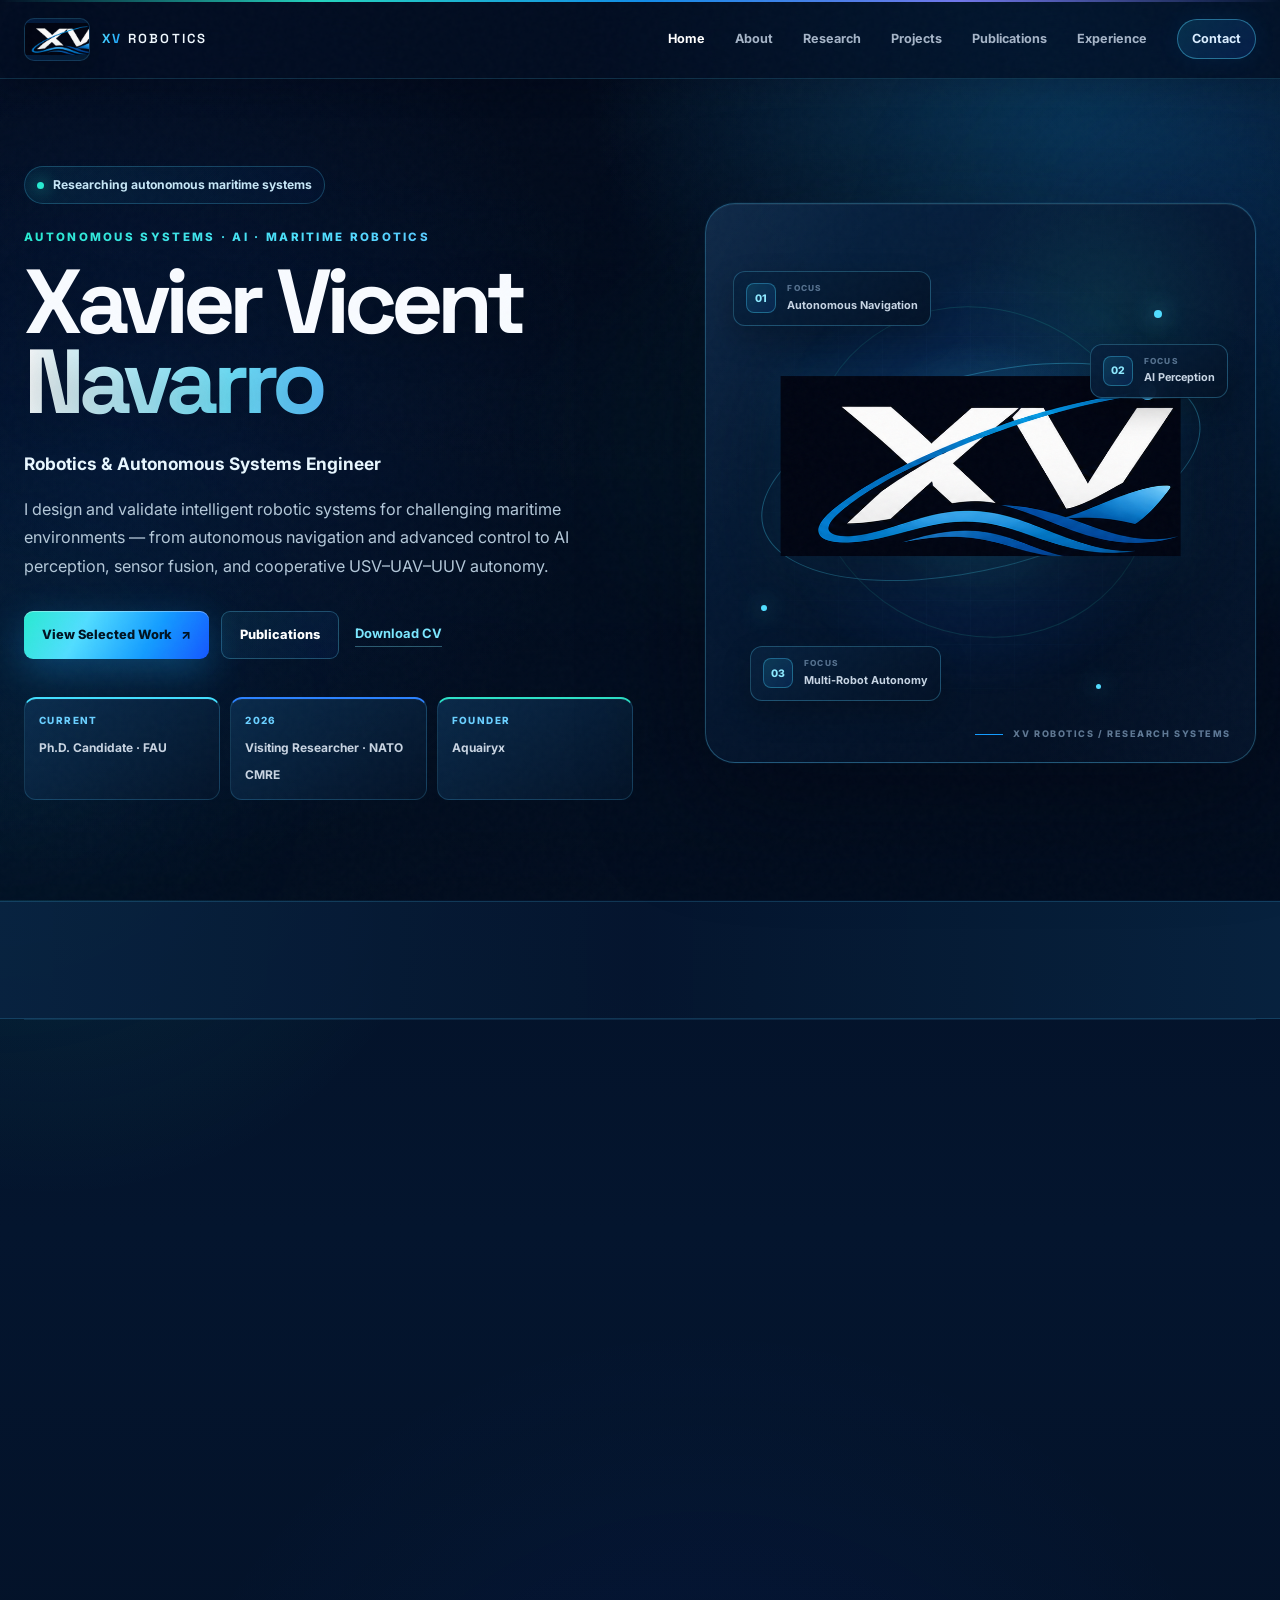
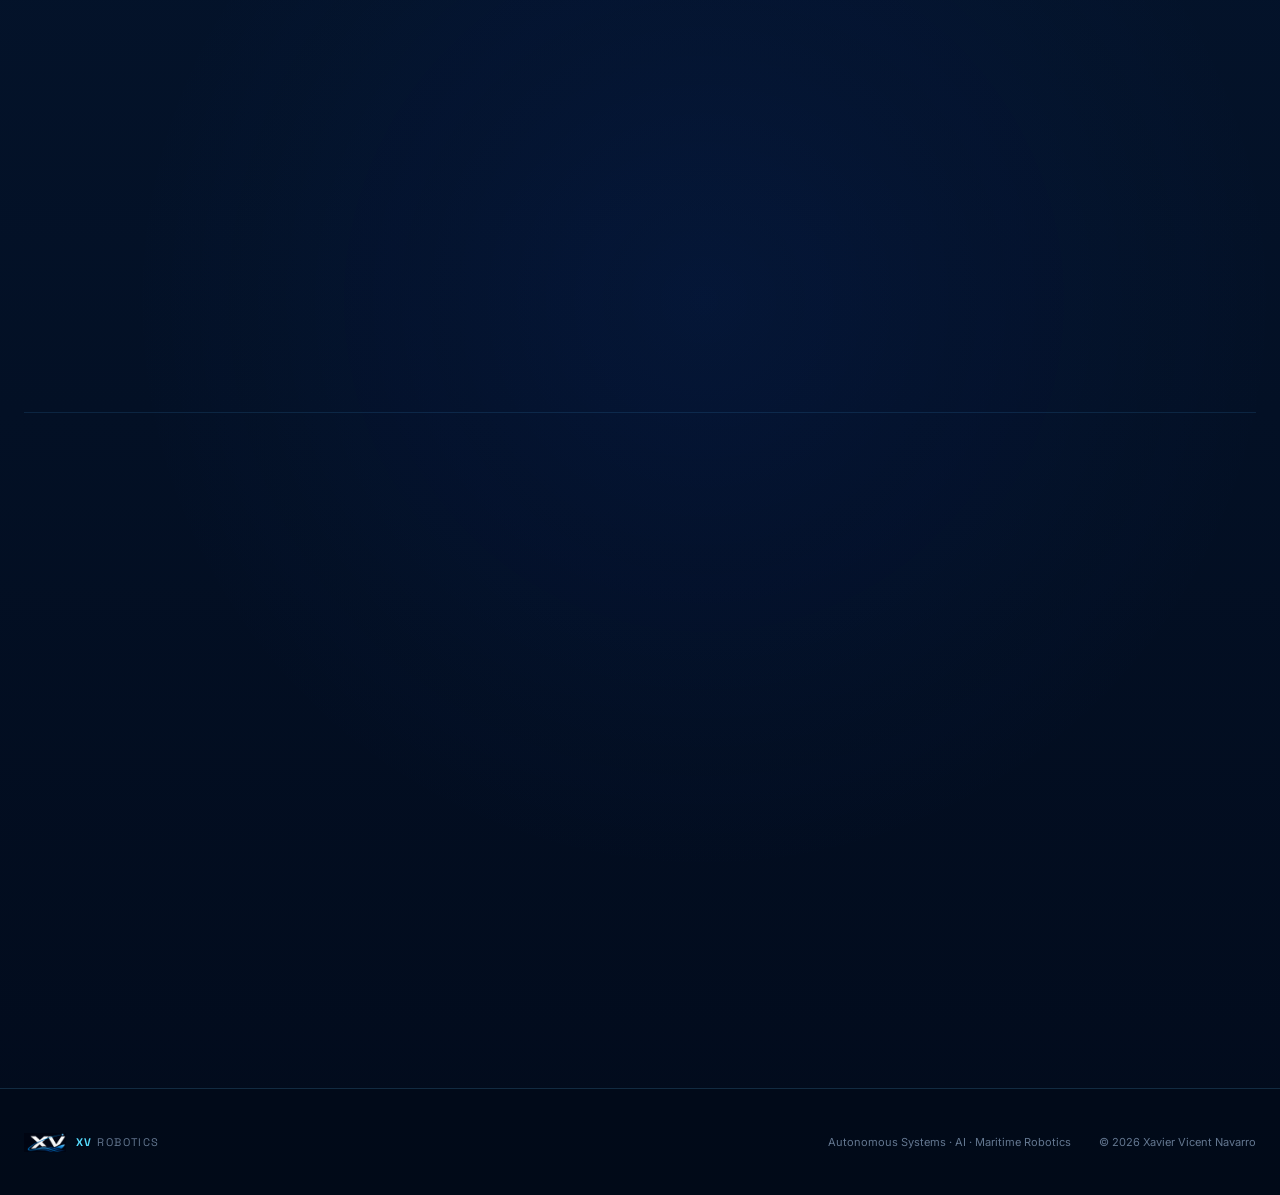
==== commit 5e3c918c: "Update XV Robotics website to multi-page version" ====
--- a/index.html
+++ b/index.html
@@ -3,7 +3,7 @@
 <head>
   <meta charset="utf-8" />
   <meta name="viewport" content="width=device-width, initial-scale=1" />
-  <meta name="description" content="Xavier Vicent Navarro — robotics and autonomous systems researcher working on maritime autonomy, AI perception, navigation, control, and multi-robot systems." />
+  <meta name="description" content="Personal research website of Xavier Vicent Navarro — autonomous systems, AI, maritime robotics, navigation, control, perception, and multi-robot autonomy." />
   <meta name="theme-color" content="#06152d" />
   <link rel="icon" type="image/png" href="assets/xv-logo.png" />
   <title>XV Robotics | Xavier Vicent Navarro</title>
@@ -12,335 +12,98 @@
   <link href="https://fonts.googleapis.com/css2?family=Inter:wght@400;500;600;700;800&family=Space+Grotesk:wght@500;600;700&display=swap" rel="stylesheet">
   <link rel="stylesheet" href="styles.css" />
 </head>
-<body>
-  <div class="page-noise" aria-hidden="true"></div>
-  <div class="ambient ambient-a" aria-hidden="true"></div>
-  <div class="ambient ambient-b" aria-hidden="true"></div>
-
-  <header class="site-header" id="top">
-    <div class="nav-wrap">
-      <a class="brand" href="#top" aria-label="XV Robotics home">
-        <span class="brand-mark"><img src="assets/xv-logo.png" alt="XV Robotics logo" /></span>
-        <span class="brand-name"><b>XV</b> ROBOTICS</span>
-      </a>
-      <button class="menu-toggle" type="button" aria-expanded="false" aria-controls="nav-links" aria-label="Open navigation">
-        <span></span><span></span><span></span>
-      </button>
-      <nav id="nav-links" class="nav-links" aria-label="Primary navigation">
-        <a href="#about">About</a>
-        <a href="#research">Research</a>
-        <a href="#projects">Projects</a>
-        <a href="#publications">Publications</a>
-        <a href="#experience">Experience</a>
-        <a class="nav-cta" href="#contact">Contact</a>
-      </nav>
-    </div>
-  </header>
-
-  <main>
-    <section class="hero section-shell">
-      <div class="hero-copy reveal">
-        <div class="availability"><span></span> Researching autonomous maritime systems</div>
-        <p class="eyebrow">AUTONOMOUS SYSTEMS · AI · MARITIME ROBOTICS</p>
-        <h1>
+<body class="page-home">
+<div class="page-noise" aria-hidden="true"></div><div class="ambient ambient-a" aria-hidden="true"></div><div class="ambient ambient-b" aria-hidden="true"></div>
+<header class="site-header" id="top">
+  <div class="nav-wrap">
+    <a class="brand" href="index.html" aria-label="XV Robotics home">
+      <span class="brand-mark"><img src="assets/xv-logo.png" alt="XV Robotics logo" /></span>
+      <span class="brand-name"><b>XV</b> ROBOTICS</span>
+    </a>
+    <button class="menu-toggle" type="button" aria-expanded="false" aria-controls="nav-links" aria-label="Open navigation"><span></span><span></span><span></span></button>
+    <nav id="nav-links" class="nav-links" aria-label="Primary navigation">
+      <a class="active" href="index.html">Home</a><a href="about.html">About</a><a href="research.html">Research</a><a href="projects.html">Projects</a><a href="publications.html">Publications</a><a href="experience.html">Experience</a>
+      <a class="nav-cta" href="contact.html">Contact</a>
+    </nav>
+  </div>
+</header>
+<main><section class="hero section-shell">
+<div class="hero-copy reveal">
+<div class="availability"><span></span> Researching autonomous maritime systems</div>
+<p class="eyebrow">AUTONOMOUS SYSTEMS · AI · MARITIME ROBOTICS</p>
+<h1>
           Xavier Vicent
           <span>Navarro</span>
-        </h1>
-        <p class="hero-role">Robotics & Autonomous Systems Engineer</p>
-        <p class="hero-summary">
+</h1>
+<p class="hero-role">Robotics &amp; Autonomous Systems Engineer</p>
+<p class="hero-summary">
           I design and validate intelligent robotic systems for challenging maritime environments — from autonomous navigation and advanced control to AI perception, sensor fusion, and cooperative USV–UAV–UUV autonomy.
         </p>
-        <div class="hero-actions">
-          <a class="btn primary" href="#projects">View Selected Work <span>↗</span></a>
-          <a class="btn secondary" href="#publications">Publications</a>
-          <a class="text-link" href="assets/Xavier_Vicent_Navarro_Resume.pdf" target="_blank" rel="noopener">Download CV</a>
-        </div>
-        <div class="hero-credentials">
-          <div><span>Current</span><strong>Ph.D. Candidate · FAU</strong></div>
-          <div><span>2026</span><strong>Visiting Researcher · NATO CMRE</strong></div>
-          <div><span>Founder</span><strong>Aquairyx</strong></div>
-        </div>
-      </div>
-
-      <div class="hero-stage reveal" aria-label="XV Robotics research identity">
-        <div class="stage-grid" aria-hidden="true"></div>
-        <div class="stage-orbit orbit-1" aria-hidden="true"></div>
-        <div class="stage-orbit orbit-2" aria-hidden="true"></div>
-        <div class="stage-dot dot-a" aria-hidden="true"></div>
-        <div class="stage-dot dot-b" aria-hidden="true"></div>
-        <div class="stage-dot dot-c" aria-hidden="true"></div>
-        <div class="stage-logo">
-          <img src="assets/xv-logo.png" alt="XV Robotics" />
-        </div>
-        <div class="stage-badge badge-one">
-          <span class="badge-icon">01</span>
-          <div><small>FOCUS</small><strong>Autonomous Navigation</strong></div>
-        </div>
-        <div class="stage-badge badge-two">
-          <span class="badge-icon">02</span>
-          <div><small>FOCUS</small><strong>AI Perception</strong></div>
-        </div>
-        <div class="stage-badge badge-three">
-          <span class="badge-icon">03</span>
-          <div><small>FOCUS</small><strong>Multi-Robot Autonomy</strong></div>
-        </div>
-        <div class="stage-caption"><span></span> XV ROBOTICS / RESEARCH SYSTEMS</div>
-      </div>
-    </section>
-
-    <section class="signal-strip">
-      <div class="section-shell signal-grid reveal">
-        <div class="signal-item"><strong>6</strong><span>Published papers</span></div>
-        <div class="signal-item"><strong>3</strong><span>Active manuscripts</span></div>
-        <div class="signal-item"><strong>USV · UAV · UUV</strong><span>Cross-domain robotics</span></div>
-        <div class="signal-item"><strong>ROS 2</strong><span>Simulation to field deployment</span></div>
-      </div>
-    </section>
-
-    <section id="about" class="section section-shell">
-      <div class="section-heading reveal">
-        <span class="section-number">01</span>
-        <div>
-          <p class="kicker">ABOUT</p>
-          <h2>Building autonomy that works beyond the lab.</h2>
-        </div>
-      </div>
-      <div class="about-layout">
-        <div class="about-copy reveal">
-          <p class="lead">
-            I am a marine robotics and autonomous systems engineer pursuing a Ph.D. in Ocean Engineering at Florida Atlantic University.
-          </p>
-          <p>
-            My work sits at the intersection of robotics software, guidance and control, artificial intelligence, state estimation, sensor fusion, and real-world maritime experimentation. I develop systems in simulation, integrate them on physical platforms, and validate them in the field.
-          </p>
-          <p>
-            My broader research goal is to enable heterogeneous robotic teams to operate more intelligently, cooperatively, and reliably in complex ocean environments.
-          </p>
-        </div>
-        <div class="identity-card reveal">
-          <div class="identity-top">
-            <span>RESEARCH PROFILE</span>
-            <span>XV / 2026</span>
-          </div>
-          <div class="identity-logo"><img src="assets/xv-logo.png" alt="" /></div>
-          <div class="identity-list">
-            <div><span>01</span><strong>Guidance, Navigation & Control</strong></div>
-            <div><span>02</span><strong>AI Perception & Sensor Fusion</strong></div>
-            <div><span>03</span><strong>Multi-Robot Autonomy</strong></div>
-            <div><span>04</span><strong>Maritime Field Robotics</strong></div>
-          </div>
-        </div>
-      </div>
-    </section>
-
-    <section id="research" class="section section-shell">
-      <div class="section-heading reveal">
-        <span class="section-number">02</span>
-        <div>
-          <p class="kicker">RESEARCH AREAS</p>
-          <h2>Intelligent autonomy for dynamic maritime environments.</h2>
-        </div>
-      </div>
-      <div class="research-grid">
-        <article class="research-card reveal">
-          <div class="research-card-top"><span class="card-index">01</span><span class="card-line"></span></div>
-          <div class="research-icon icon-nav"><span></span></div>
-          <h3>Autonomous Navigation & Control</h3>
-          <p>Path planning, trajectory tracking, APF control, PID and nonlinear control, station-keeping, disturbance rejection, obstacle avoidance, and COLREGs-aware navigation.</p>
-          <div class="tags"><span>APF</span><span>PID</span><span>DRL</span><span>COLREGs</span></div>
-        </article>
-        <article class="research-card reveal">
-          <div class="research-card-top"><span class="card-index">02</span><span class="card-line"></span></div>
-          <div class="research-icon icon-ai"><span></span></div>
-          <h3>AI Perception & Semantic Mapping</h3>
-          <p>Computer vision, object detection, semantic segmentation, stereo depth, LiDAR, Kalman filtering, and camera–LiDAR fusion for robust environmental awareness.</p>
-          <div class="tags"><span>YOLO</span><span>LiDAR</span><span>Stereo</span><span>Sensor Fusion</span></div>
-        </article>
-        <article class="research-card reveal">
-          <div class="research-card-top"><span class="card-index">03</span><span class="card-line"></span></div>
-          <div class="research-icon icon-team"><span></span></div>
-          <h3>Multi-Robot & Cross-Domain Autonomy</h3>
-          <p>Decentralized coordination and cooperative behaviors for USV–UAV–UUV teams, with emphasis on shared situational awareness and collaborative navigation.</p>
-          <div class="tags"><span>USV</span><span>UAV</span><span>UUV</span><span>Coordination</span></div>
-        </article>
-        <article class="research-card reveal">
-          <div class="research-card-top"><span class="card-index">04</span><span class="card-line"></span></div>
-          <div class="research-icon icon-field"><span></span></div>
-          <h3>Field Robotics & Sim-to-Real</h3>
-          <p>ROS 2 autonomy stacks, embedded computing, Gazebo/VRX simulation, hardware integration, sensor testing, and iterative field validation on physical robotic platforms.</p>
-          <div class="tags"><span>ROS 2</span><span>Gazebo</span><span>Jetson</span><span>Field Testing</span></div>
-        </article>
-      </div>
-    </section>
-
-    <section id="projects" class="section section-shell">
-      <div class="section-heading reveal">
-        <span class="section-number">03</span>
-        <div>
-          <p class="kicker">SELECTED WORK</p>
-          <h2>Research translated into working robotic systems.</h2>
-        </div>
-      </div>
-      <div class="project-showcase">
-        <article class="project-card project-primary reveal">
-          <div class="project-visual visual-apf" aria-hidden="true">
-            <div class="route-line"></div><div class="route-dot r1"></div><div class="route-dot r2"></div><div class="route-dot r3"></div>
-            <div class="obstacle o1"></div><div class="obstacle o2"></div><div class="boat-shape"></div>
-          </div>
-          <div class="project-copy">
-            <div class="project-overline"><span>01</span> CONTROL · OBSTACLE AVOIDANCE · USV</div>
-            <h3>Dynamics-Based Artificial Potential Field Control</h3>
-            <p>An APF-based USV controller that incorporates obstacle avoidance directly into the control law while accounting for vehicle dynamics and environmental disturbances.</p>
-            <div class="project-footer"><span>Journal manuscript in preparation</span><span>APF · Dynamics · Field Validation</span></div>
-          </div>
-        </article>
-
-        <article class="project-card reveal">
-          <div class="project-mini-visual visual-fusion" aria-hidden="true"><span></span><i></i><b></b></div>
-          <div class="project-copy">
-            <div class="project-overline"><span>02</span> AI PERCEPTION · MAPPING · SENSOR FUSION</div>
-            <h3>Vision–LiDAR Semantic Mapping</h3>
-            <p>AI-assisted semantic mapping using stereo vision, LiDAR, learned association, and probabilistic state estimation to localize maritime obstacles.</p>
-            <div class="project-footer"><span>OCEANS 2026 research</span><span>YOLO · KF · XGBoost</span></div>
-          </div>
-        </article>
-
-        <article class="project-card reveal">
-          <div class="project-mini-visual visual-team" aria-hidden="true"><span></span><i></i><b></b></div>
-          <div class="project-copy">
-            <div class="project-overline"><span>03</span> MULTI-ROBOT · DECENTRALIZED AUTONOMY</div>
-            <h3>Cooperative Navigation of USV–UAV Teams</h3>
-            <p>Doctoral research on decentralized cooperative navigation, perception, and coordination for heterogeneous maritime robotic teams.</p>
-            <div class="project-footer"><span>Ph.D. dissertation</span><span>USV · UAV · Coordination</span></div>
-          </div>
-        </article>
-
-        <article class="project-card reveal">
-          <div class="project-mini-visual visual-sysid" aria-hidden="true"><span></span><i></i><b></b></div>
-          <div class="project-copy">
-            <div class="project-overline"><span>04</span> SYSTEM IDENTIFICATION · AI</div>
-            <h3>AI-Assisted Dynamic Model Identification</h3>
-            <p>Learning-assisted identification of USV dynamics for improved modeling, simulation, controller development, and transfer to physical platforms.</p>
-            <div class="project-footer"><span>Journal manuscript in preparation</span><span>Dynamics · AI · Sim-to-Real</span></div>
-          </div>
-        </article>
-      </div>
-    </section>
-
-    <section id="publications" class="section section-shell">
-      <div class="section-heading reveal">
-        <span class="section-number">04</span>
-        <div>
-          <p class="kicker">PUBLICATIONS</p>
-          <h2>Selected papers and current manuscripts.</h2>
-        </div>
-      </div>
-
-      <div class="publication-feature reveal">
-        <div class="pub-feature-mark">OE</div>
-        <div class="pub-feature-copy">
-          <div class="pub-type">OCEAN ENGINEERING · 2026 · JOURNAL ARTICLE</div>
-          <h3>PID auto-tuning for USVs: A multi-evolutionary optimization AI approach</h3>
-          <p>X. Vicent Navarro, E. I. Sarda, M. R. Dhanak</p>
-        </div>
-        <a class="arrow-link" href="https://doi.org/10.1016/j.oceaneng.2026.124987" target="_blank" rel="noopener" aria-label="Open PID auto-tuning paper">↗</a>
-      </div>
-
-      <div class="pub-group reveal">
-        <div class="pub-group-title"><span>Published</span><span>Conference papers</span></div>
-        <article class="publication">
-          <div class="pub-year">2025</div>
-          <div class="pub-content"><div class="pub-type">OCEANS 2025 Great Lakes · Chicago</div><h3>Decentralized COLREGs-Based Navigation for Multiple USVs Using Artificial Potential Fields</h3><p>X. Vicent Navarro, M. R. Dhanak</p></div>
-          <a class="pub-link" href="https://doi.org/10.23919/OCEANS59106.2025.11244982" target="_blank" rel="noopener">↗</a>
-        </article>
-        <article class="publication">
-          <div class="pub-year">2025</div>
-          <div class="pub-content"><div class="pub-type">OCEANS 2025 Great Lakes · Chicago</div><h3>Fuzzy Logic-Assisted PID Control for Improved Station-Keeping of a Catamaran-Style USV</h3><p>X. Vicent Navarro, E. I. Sarda, M. R. Dhanak</p></div>
-          <a class="pub-link" href="https://doi.org/10.23919/OCEANS59106.2025.11245057" target="_blank" rel="noopener">↗</a>
-        </article>
-        <article class="publication">
-          <div class="pub-year">2024</div>
-          <div class="pub-content"><div class="pub-type">OCEANS 2024 · Halifax</div><h3>Performance and Comparison of PID-Based Techniques for USV Navigation</h3><p>X. Vicent Navarro, M. R. Dhanak</p></div>
-          <a class="pub-link" href="https://doi.org/10.1109/OCEANS55160.2024.10754061" target="_blank" rel="noopener">↗</a>
-        </article>
-        <article class="publication">
-          <div class="pub-year">2024</div>
-          <div class="pub-content"><div class="pub-type">OCEANS 2024 · Halifax</div><h3>Accurate Autonomous Launch and Recovery of an UAV from a Station Keeping USV</h3><p>X. Vicent Navarro, C. Wilson, E. I. Sarda</p></div>
-          <a class="pub-link" href="https://ieeexplore.ieee.org/document/10754472" target="_blank" rel="noopener">↗</a>
-        </article>
-        <article class="publication">
-          <div class="pub-year">2024</div>
-          <div class="pub-content"><div class="pub-type">OCEANS 2024 · Halifax</div><h3>Development of a Water Quality Monitoring System on a USV</h3><p>Z. Kassuba, M. Goldenbogen, C. Jannetta, X. Vicent Navarro, E. I. Sarda</p></div>
-          <a class="pub-link" href="https://ieeexplore.ieee.org/document/10753866" target="_blank" rel="noopener">↗</a>
-        </article>
-      </div>
-
-      <div class="pub-group reveal">
-        <div class="pub-group-title"><span>In Preparation</span><span>Current manuscripts</span></div>
-        <article class="publication muted-pub"><div class="pub-year">2026</div><div class="pub-content"><div class="pub-type">OCEANS 2026</div><h3>AI-Assisted Real-Time Vision–LiDAR Semantic Mapping of Maritime Obstacles for Autonomous USV Navigation</h3><p>X. Vicent Navarro, M. R. Dhanak</p></div><span class="status-pill">In preparation</span></article>
-        <article class="publication muted-pub"><div class="pub-year">2026</div><div class="pub-content"><div class="pub-type">Ocean Engineering</div><h3>AI-Assisted Dynamic Model Identification of Unmanned Surface Vehicles</h3><p>X. Vicent Navarro, M. R. Dhanak</p></div><span class="status-pill">In preparation</span></article>
-        <article class="publication muted-pub"><div class="pub-year">2026</div><div class="pub-content"><div class="pub-type">Ocean Engineering</div><h3>Dynamics-Based Artificial Potential Field Control of Unmanned Surface Vehicles</h3><p>X. Vicent Navarro, M. R. Dhanak</p></div><span class="status-pill">In preparation</span></article>
-      </div>
-    </section>
-
-    <section id="experience" class="section section-shell">
-      <div class="section-heading reveal">
-        <span class="section-number">05</span>
-        <div><p class="kicker">BACKGROUND</p><h2>Research, engineering, and education.</h2></div>
-      </div>
-      <div class="background-grid">
-        <div>
-          <div class="column-header"><h3>Experience</h3><span>Engineering + Research</span></div>
-          <div class="timeline">
-            <article class="timeline-item reveal"><div class="timeline-date">2024 — Present</div><h4>Graduate Research Assistant</h4><p class="timeline-org">Florida Atlantic University · Dania Beach, FL</p><p>Doctoral research in autonomous navigation, perception, advanced control, sensor fusion, and coordination for maritime robotic systems.</p></article>
-            <article class="timeline-item reveal"><div class="timeline-date">Sep — Nov 2026</div><h4>Visiting Researcher</h4><p class="timeline-org">NATO STO CMRE · La Spezia, Italy</p><p>Cooperative autonomy, UAV perception, ROS 2 ground-station integration, and cross-domain coordination for unmanned maritime systems.</p></article>
-            <article class="timeline-item reveal"><div class="timeline-date">2022 — 2023</div><h4>USV Control Engineer Intern</h4><p class="timeline-org">Lake Superior State University · Sault Ste. Marie, MI</p><p>ROS-based navigation and control, motion planning, simulation validation, autonomy tuning, and robotic system integration.</p></article>
-            <article class="timeline-item reveal"><div class="timeline-date">Summer 2022</div><h4>Controls Engineer Intern</h4><p class="timeline-org">Accent Controls Inc. · North Kansas City, MO</p><p>Electrical schematics, PLC logic, diagnostics, and industrial control safety documentation.</p></article>
-          </div>
-        </div>
-        <div>
-          <div class="column-header"><h3>Education</h3><span>Robotics + Ocean Engineering</span></div>
-          <div class="timeline">
-            <article class="timeline-item reveal"><div class="timeline-date">2025 — 2027</div><h4>Ph.D. in Ocean Engineering</h4><p class="timeline-org">Florida Atlantic University · Robotics & AI Focus</p><p>Dissertation: <em>Decentralized Cooperative Navigation of USV–UAV Teams in the Maritime Domain</em></p></article>
-            <article class="timeline-item reveal"><div class="timeline-date">2024 — 2025</div><h4>M.S. in Ocean Engineering</h4><p class="timeline-org">Florida Atlantic University · Robotics & AI</p><p>Thesis: <em>PID Auto-Tuning for USVs: A Multi-Evolutionary Optimization AI Approach</em></p></article>
-            <article class="timeline-item reveal"><div class="timeline-date">2020 — 2023</div><h4>B.S. in Robotics Engineering</h4><p class="timeline-org">Lake Superior State University</p><p>Senior Design: autonomous UAV launch and recovery from a USV using ROS and PX4.</p></article>
-          </div>
-        </div>
-      </div>
-    </section>
-
-    <section class="section section-shell skills-section">
-      <div class="section-heading reveal"><span class="section-number">06</span><div><p class="kicker">TECHNICAL STACK</p><h2>Tools for autonomy, perception, and field robotics.</h2></div></div>
-      <div class="skills-grid reveal">
-        <div class="skill-group"><div class="skill-number">01</div><h3>Programming</h3><p>Python · C++ · MATLAB · Linux · Git · Bash · PyQt</p></div>
-        <div class="skill-group"><div class="skill-number">02</div><h3>Robotics</h3><p>ROS · ROS 2 · Gazebo · RViz · PX4 · MAVROS · DDS</p></div>
-        <div class="skill-group"><div class="skill-number">03</div><h3>AI & Perception</h3><p>YOLO · CNNs · Reinforcement Learning · Semantic Segmentation · Camera–LiDAR Fusion</p></div>
-        <div class="skill-group"><div class="skill-number">04</div><h3>Sensors & Embedded</h3><p>LiDAR · Stereo Cameras · IMU · RTK-GPS · Sonar · NVIDIA Jetson · Raspberry Pi · STM32</p></div>
-      </div>
-    </section>
-
-    <section id="contact" class="section section-shell contact-section">
-      <div class="contact-card reveal">
-        <div class="contact-orbit" aria-hidden="true"></div>
-        <div class="contact-copy">
-          <p class="kicker">CONTACT</p>
-          <h2>Let’s build intelligent systems that operate in the real world.</h2>
-          <p>For research, engineering, publication, and collaboration inquiries, feel free to get in touch.</p>
-          <div class="contact-actions"><a class="btn primary" href="mailto:xavitenis27@gmail.com">Email Xavier <span>↗</span></a><a class="btn secondary" href="assets/Xavier_Vicent_Navarro_Resume.pdf" target="_blank" rel="noopener">Download CV</a></div>
-        </div>
-        <div class="contact-logo"><img src="assets/xv-logo.png" alt="XV Robotics" /></div>
-      </div>
-    </section>
-  </main>
-
-  <footer>
-    <div class="section-shell footer-inner">
-      <a class="footer-brand" href="#top"><img src="assets/xv-logo.png" alt="" /><span><b>XV</b> ROBOTICS</span></a>
-      <p>Autonomous Systems · AI · Maritime Robotics</p>
-      <p>© <span id="year"></span> Xavier Vicent Navarro</p>
-    </div>
-  </footer>
-
-  <script src="script.js"></script>
+<div class="hero-actions">
+<a class="btn primary" href="projects.html">View Selected Work <span>↗</span></a>
+<a class="btn secondary" href="publications.html">Publications</a>
+<a class="text-link" href="assets/Xavier_Vicent_Navarro_Resume.pdf" rel="noopener" target="_blank">Download CV</a>
+</div>
+<div class="hero-credentials">
+<div><span>Current</span><strong>Ph.D. Candidate · FAU</strong></div>
+<div><span>2026</span><strong>Visiting Researcher · NATO CMRE</strong></div>
+<div><span>Founder</span><strong>Aquairyx</strong></div>
+</div>
+</div>
+<div aria-label="XV Robotics research identity" class="hero-stage reveal">
+<div aria-hidden="true" class="stage-grid"></div>
+<div aria-hidden="true" class="stage-orbit orbit-1"></div>
+<div aria-hidden="true" class="stage-orbit orbit-2"></div>
+<div aria-hidden="true" class="stage-dot dot-a"></div>
+<div aria-hidden="true" class="stage-dot dot-b"></div>
+<div aria-hidden="true" class="stage-dot dot-c"></div>
+<div class="stage-logo">
+<img alt="XV Robotics" src="assets/xv-logo.png"/>
+</div>
+<div class="stage-badge badge-one">
+<span class="badge-icon">01</span>
+<div><small>FOCUS</small><strong>Autonomous Navigation</strong></div>
+</div>
+<div class="stage-badge badge-two">
+<span class="badge-icon">02</span>
+<div><small>FOCUS</small><strong>AI Perception</strong></div>
+</div>
+<div class="stage-badge badge-three">
+<span class="badge-icon">03</span>
+<div><small>FOCUS</small><strong>Multi-Robot Autonomy</strong></div>
+</div>
+<div class="stage-caption"><span></span> XV ROBOTICS / RESEARCH SYSTEMS</div>
+</div>
+</section><section class="signal-strip">
+<div class="section-shell signal-grid reveal">
+<div class="signal-item"><strong>6</strong><span>Published papers</span></div>
+<div class="signal-item"><strong>3</strong><span>Active manuscripts</span></div>
+<div class="signal-item"><strong>USV · UAV · UUV</strong><span>Cross-domain robotics</span></div>
+<div class="signal-item"><strong>ROS 2</strong><span>Simulation to field deployment</span></div>
+</div>
+</section><section class="section section-shell home-explore">
+  <div class="section-heading reveal"><span class="section-number">01</span><div><p class="kicker">EXPLORE</p><h2>Research, projects, publications, and engineering background.</h2></div></div>
+  <div class="portal-grid">
+    <a class="portal-card reveal" href="about.html"><span>01</span><h3>About</h3><p>Research profile, goals, and the path behind XV Robotics.</p><b>Open page ↗</b></a>
+    <a class="portal-card reveal" href="research.html"><span>02</span><h3>Research</h3><p>Navigation, control, perception, mapping, and multi-robot autonomy.</p><b>Open page ↗</b></a>
+    <a class="portal-card reveal" href="projects.html"><span>03</span><h3>Projects</h3><p>Selected robotic systems and field-validated research projects.</p><b>Open page ↗</b></a>
+    <a class="portal-card reveal" href="publications.html"><span>04</span><h3>Publications</h3><p>Peer-reviewed papers, conference work, and current manuscripts.</p><b>Open page ↗</b></a>
+    <a class="portal-card reveal" href="experience.html"><span>05</span><h3>Experience</h3><p>Research appointments, engineering roles, education, and technical stack.</p><b>Open page ↗</b></a>
+    <a class="portal-card reveal portal-accent" href="contact.html"><span>06</span><h3>Contact</h3><p>Research collaboration, engineering, publications, and professional inquiries.</p><b>Get in touch ↗</b></a>
+  </div>
+</section><section class="section section-shell home-feature">
+  <div class="home-feature-card reveal">
+    <div><p class="kicker">FEATURED RESEARCH</p><h2>Dynamics-Based Artificial Potential Field Control</h2><p>Obstacle avoidance is integrated directly into the USV control law while accounting for vessel dynamics and environmental disturbances.</p><a class="btn primary" href="projects.html">Explore projects <span>↗</span></a></div>
+    <div class="home-feature-visual visual-apf" aria-hidden="true"><div class="route-line"></div><div class="route-dot r1"></div><div class="route-dot r2"></div><div class="route-dot r3"></div><div class="obstacle o1"></div><div class="obstacle o2"></div><div class="boat-shape"></div></div>
+  </div>
+</section></main>
+<footer>
+  <div class="section-shell footer-inner">
+    <a class="footer-brand" href="index.html"><img src="assets/xv-logo.png" alt="" /><span><b>XV</b> ROBOTICS</span></a>
+    <p>Autonomous Systems · AI · Maritime Robotics</p>
+    <p>© <span id="year"></span> Xavier Vicent Navarro</p>
+  </div>
+</footer>
+<script src="script.js"></script>
 </body>
-</html>
+</html>
--- a/styles.css
+++ b/styles.css
@@ -695,3 +695,60 @@
   .hero-stage { box-shadow: 0 24px 75px rgba(0,5,18,.45); }
   .research-card:hover,.project-card:hover { transform: none; }
 }
+
+
+/* ---------- Multi-page navigation & page layouts ---------- */
+.nav-links a.active { color:#fff; }
+.nav-links a.active:not(.nav-cta)::after { content:""; display:block; height:2px; margin-top:7px; border-radius:2px; background:linear-gradient(90deg,var(--blue),var(--cyan)); box-shadow:0 0 12px rgba(35,168,255,.45); }
+.nav-links .nav-cta.active { box-shadow:0 0 0 1px rgba(35,168,255,.35),0 0 24px rgba(35,168,255,.11); }
+
+.page-hero { min-height:420px; display:grid; grid-template-columns:1.2fr .8fr; gap:60px; align-items:center; padding-top:150px; padding-bottom:80px; }
+.page-hero-copy h1 { max-width:880px; margin:10px 0 20px; font-family:"Space Grotesk",sans-serif; font-size:clamp(3rem,6vw,6.3rem); line-height:.98; letter-spacing:-.055em; background:linear-gradient(112deg,#fff 15%,#dceeff 56%,#4dbfff 100%); -webkit-background-clip:text; background-clip:text; color:transparent; }
+.page-hero-copy > p:not(.kicker) { max-width:720px; margin:0; color:#91a7bc; font-size:1.02rem; line-height:1.8; }
+.page-hero-code { justify-self:end; width:min(100%,360px); aspect-ratio:1/.73; position:relative; display:grid; place-items:center; border:1px solid rgba(66,172,255,.22); border-radius:24px; overflow:hidden; background:radial-gradient(circle at 50% 35%,rgba(38,161,255,.16),transparent 50%),linear-gradient(145deg,rgba(8,25,45,.92),rgba(2,9,20,.88)); box-shadow:var(--shadow); }
+.page-hero-code::before,.page-hero-code::after { content:""; position:absolute; border:1px solid rgba(66,172,255,.12); border-radius:50%; width:105%; height:46%; transform:rotate(-13deg); }
+.page-hero-code::after { width:72%; height:35%; transform:rotate(18deg); }
+.page-hero-code span { position:absolute; left:20px; top:17px; color:#587996; letter-spacing:.16em; font-size:.62rem; font-weight:800; }
+.page-hero-code img { position:relative; z-index:2; width:72%; filter:drop-shadow(0 18px 32px rgba(0,0,0,.45)); }
+
+.home-explore { padding-top:110px; }
+.portal-grid { display:grid; grid-template-columns:repeat(3,1fr); gap:16px; }
+.portal-card { position:relative; min-height:270px; padding:30px; overflow:hidden; border-radius:18px; border:1px solid var(--line); background:linear-gradient(155deg,rgba(8,23,42,.91),rgba(3,10,22,.83)); color:inherit; text-decoration:none; transition:transform .24s ease,border-color .24s ease,box-shadow .24s ease; }
+.portal-card::before { content:""; position:absolute; width:190px; height:190px; right:-80px; top:-100px; border-radius:50%; background:radial-gradient(circle,rgba(36,168,255,.14),transparent 68%); transition:transform .3s ease; }
+.portal-card:hover { transform:translateY(-5px); border-color:rgba(65,178,255,.38); box-shadow:0 24px 60px rgba(0,0,0,.25); }
+.portal-card:hover::before { transform:scale(1.25); }
+.portal-card > span { color:#3b8fc9; font-family:"Space Grotesk",sans-serif; font-size:.68rem; }
+.portal-card h3 { margin:54px 0 10px; font-family:"Space Grotesk",sans-serif; font-size:1.45rem; }
+.portal-card p { margin:0; color:#7f94aa; line-height:1.7; font-size:.86rem; }
+.portal-card b { position:absolute; left:30px; bottom:26px; color:var(--blue); font-size:.72rem; letter-spacing:.04em; }
+.portal-accent { background:radial-gradient(circle at 88% 15%,rgba(37,178,255,.2),transparent 15rem),linear-gradient(145deg,#0a1d35,#04101f); border-color:rgba(61,177,255,.29); }
+
+.home-feature { padding-top:20px; }
+.home-feature-card { min-height:470px; display:grid; grid-template-columns:1fr 1fr; border:1px solid rgba(58,169,255,.23); border-radius:24px; overflow:hidden; background:linear-gradient(145deg,#07192d,#030a15); box-shadow:var(--shadow); }
+.home-feature-card > div:first-child { padding:clamp(34px,5vw,65px); display:flex; flex-direction:column; justify-content:center; }
+.home-feature-card h2 { margin:10px 0 16px; font-family:"Space Grotesk",sans-serif; font-size:clamp(2rem,3.8vw,4rem); line-height:1.05; letter-spacing:-.04em; }
+.home-feature-card p:not(.kicker) { max-width:620px; color:#8ea2b7; line-height:1.8; }
+.home-feature-card .btn { align-self:flex-start; margin-top:15px; }
+.home-feature-visual { min-height:420px; border-left:1px solid var(--line); position:relative; overflow:hidden; background-color:#04101f; }
+
+.page-about #about,.page-research #research,.page-projects #projects,.page-publications #publications,.page-experience #experience,.page-contact #contact { padding-top:40px; }
+.page-about #about .section-heading,.page-research #research .section-heading,.page-projects #projects .section-heading,.page-publications #publications .section-heading,.page-experience #experience .section-heading,.page-contact #contact .section-heading { display:none; }
+.page-experience .skills-section { padding-top:20px; }
+.page-contact .contact-section { padding-top:20px; }
+
+@media (max-width:1040px){
+  .portal-grid { grid-template-columns:repeat(2,1fr); }
+  .page-hero { grid-template-columns:1fr; gap:30px; padding-top:120px; }
+  .page-hero-code { justify-self:start; width:310px; }
+  .home-feature-card { grid-template-columns:1fr; }
+  .home-feature-visual { border-left:0; border-top:1px solid var(--line); }
+}
+@media (max-width:760px){
+  .page-hero { min-height:auto; padding-top:105px; padding-bottom:50px; }
+  .page-hero-code { width:100%; max-width:300px; }
+  .portal-grid { grid-template-columns:1fr; }
+  .portal-card { min-height:235px; }
+  .nav-links a.active:not(.nav-cta)::after { display:none; }
+  .home-feature-card { min-height:0; }
+  .home-feature-visual { min-height:310px; }
+}
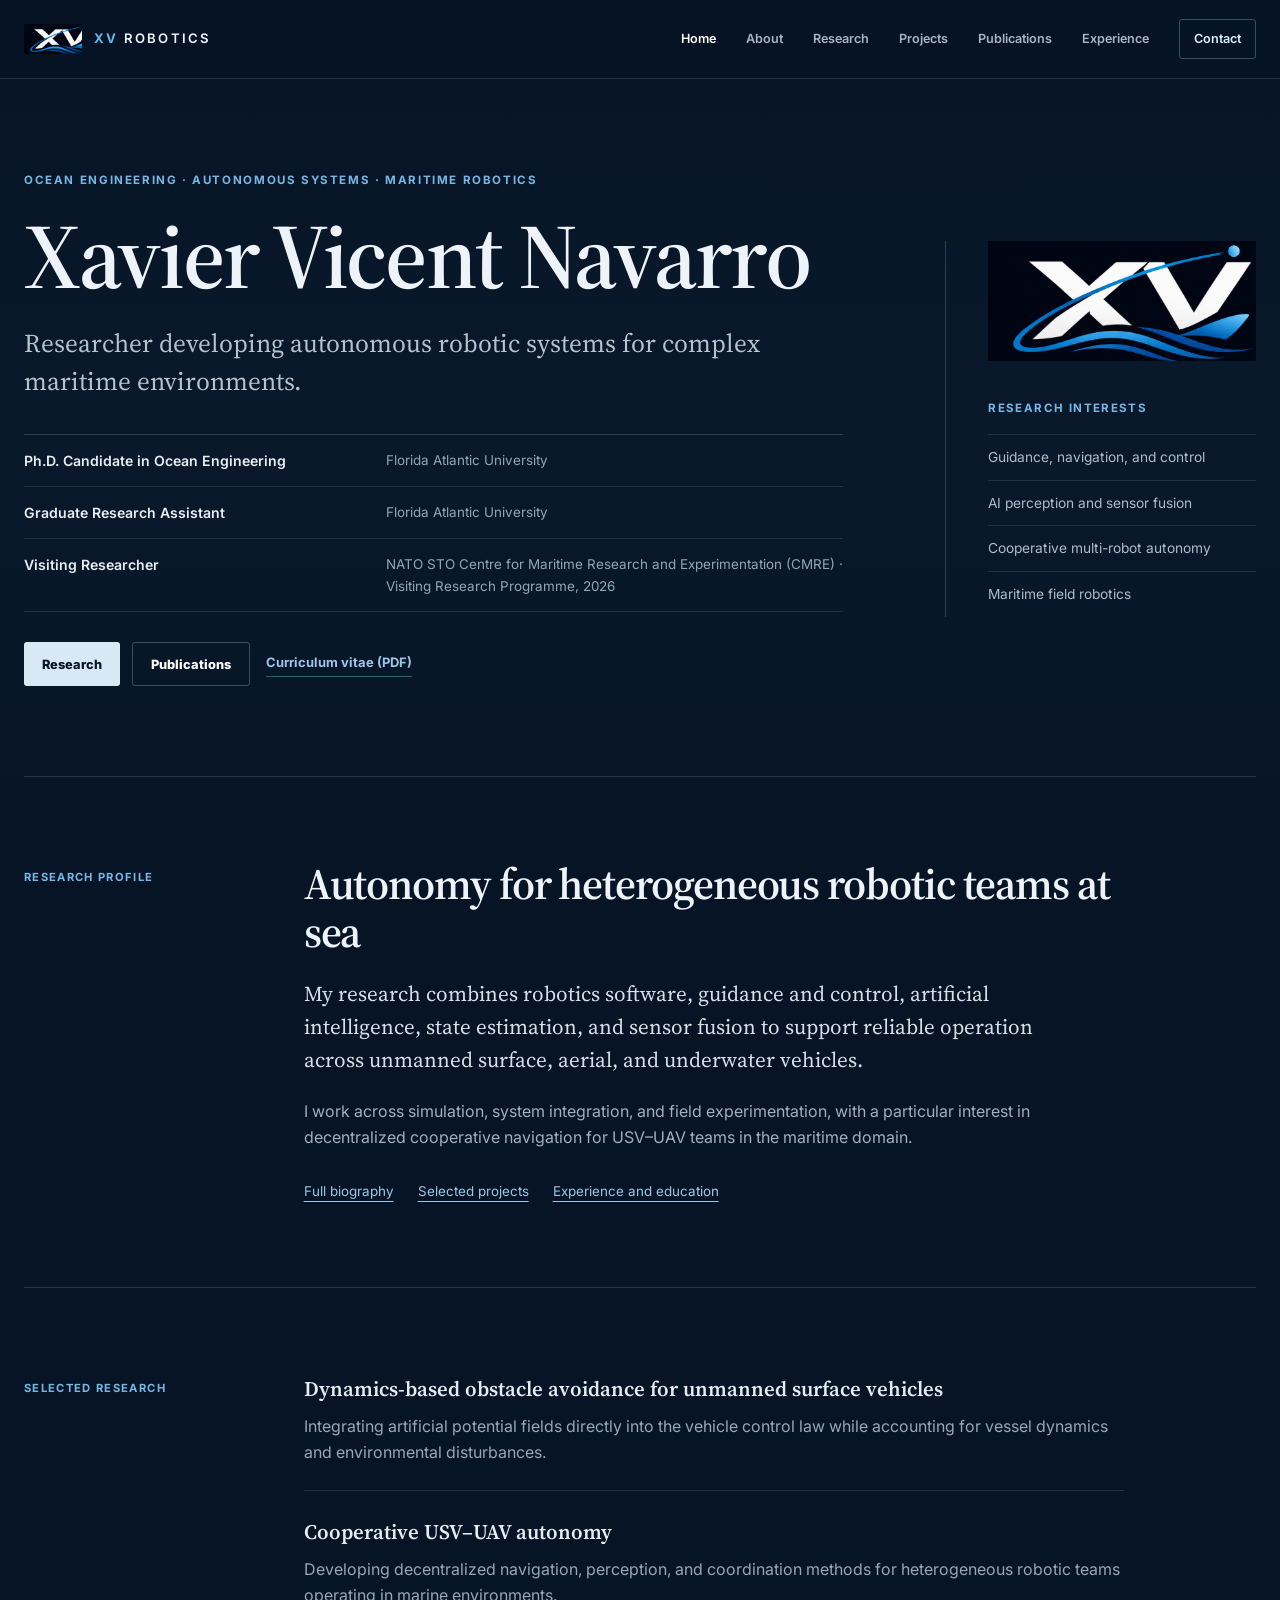
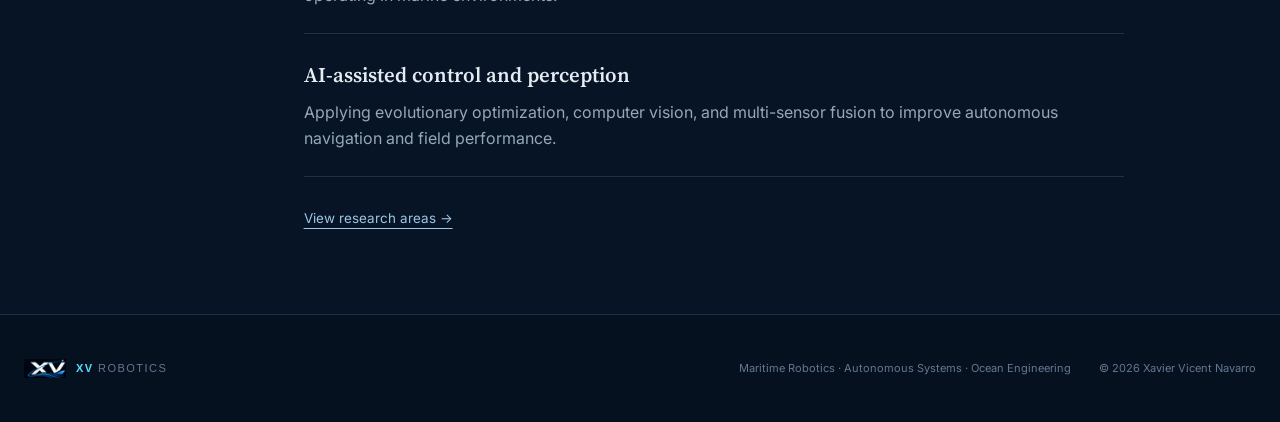
==== commit 13e7371c: "Redesign homepage and About page for academic portfolio" ====
--- a/index.html
+++ b/index.html
@@ -1,109 +1,29 @@
 <!DOCTYPE html>
 <html lang="en">
 <head>
-  <meta charset="utf-8" />
-  <meta name="viewport" content="width=device-width, initial-scale=1" />
-  <meta name="description" content="Personal research website of Xavier Vicent Navarro — autonomous systems, AI, maritime robotics, navigation, control, perception, and multi-robot autonomy." />
-  <meta name="theme-color" content="#06152d" />
-  <link rel="icon" type="image/png" href="assets/xv-logo.png" />
-  <title>XV Robotics | Xavier Vicent Navarro</title>
-  <link rel="preconnect" href="https://fonts.googleapis.com">
-  <link rel="preconnect" href="https://fonts.gstatic.com" crossorigin>
-  <link href="https://fonts.googleapis.com/css2?family=Inter:wght@400;500;600;700;800&family=Space+Grotesk:wght@500;600;700&display=swap" rel="stylesheet">
-  <link rel="stylesheet" href="styles.css" />
+  <meta charset="utf-8" /><meta name="viewport" content="width=device-width, initial-scale=1" />
+  <meta name="description" content="Xavier Vicent Navarro is a Ph.D. candidate in Ocean Engineering at Florida Atlantic University researching autonomous maritime systems, navigation, control, perception, and multi-robot autonomy." />
+  <meta name="theme-color" content="#06152d" /><link rel="icon" type="image/png" href="assets/xv-logo.png" />
+  <title>Xavier Vicent Navarro | Maritime Robotics Researcher</title>
+  <link rel="preconnect" href="https://fonts.googleapis.com"><link rel="preconnect" href="https://fonts.gstatic.com" crossorigin>
+  <link href="https://fonts.googleapis.com/css2?family=Inter:wght@400;500;600;700&family=Source+Serif+4:opsz,wght@8..60,500;8..60,600&display=swap" rel="stylesheet"><link rel="stylesheet" href="styles.css" />
 </head>
-<body class="page-home">
-<div class="page-noise" aria-hidden="true"></div><div class="ambient ambient-a" aria-hidden="true"></div><div class="ambient ambient-b" aria-hidden="true"></div>
-<header class="site-header" id="top">
-  <div class="nav-wrap">
-    <a class="brand" href="index.html" aria-label="XV Robotics home">
-      <span class="brand-mark"><img src="assets/xv-logo.png" alt="XV Robotics logo" /></span>
-      <span class="brand-name"><b>XV</b> ROBOTICS</span>
-    </a>
-    <button class="menu-toggle" type="button" aria-expanded="false" aria-controls="nav-links" aria-label="Open navigation"><span></span><span></span><span></span></button>
-    <nav id="nav-links" class="nav-links" aria-label="Primary navigation">
-      <a class="active" href="index.html">Home</a><a href="about.html">About</a><a href="research.html">Research</a><a href="projects.html">Projects</a><a href="publications.html">Publications</a><a href="experience.html">Experience</a>
-      <a class="nav-cta" href="contact.html">Contact</a>
-    </nav>
-  </div>
-</header>
-<main><section class="hero section-shell">
-<div class="hero-copy reveal">
-<div class="availability"><span></span> Researching autonomous maritime systems</div>
-<p class="eyebrow">AUTONOMOUS SYSTEMS · AI · MARITIME ROBOTICS</p>
-<h1>
-          Xavier Vicent
-          <span>Navarro</span>
-</h1>
-<p class="hero-role">Robotics &amp; Autonomous Systems Engineer</p>
-<p class="hero-summary">
-          I design and validate intelligent robotic systems for challenging maritime environments — from autonomous navigation and advanced control to AI perception, sensor fusion, and cooperative USV–UAV–UUV autonomy.
-        </p>
-<div class="hero-actions">
-<a class="btn primary" href="projects.html">View Selected Work <span>↗</span></a>
-<a class="btn secondary" href="publications.html">Publications</a>
-<a class="text-link" href="assets/Xavier_Vicent_Navarro_Resume.pdf" rel="noopener" target="_blank">Download CV</a>
-</div>
-<div class="hero-credentials">
-<div><span>Current</span><strong>Ph.D. Candidate · FAU</strong></div>
-<div><span>2026</span><strong>Visiting Researcher · NATO CMRE</strong></div>
-<div><span>Founder</span><strong>Aquairyx</strong></div>
-</div>
-</div>
-<div aria-label="XV Robotics research identity" class="hero-stage reveal">
-<div aria-hidden="true" class="stage-grid"></div>
-<div aria-hidden="true" class="stage-orbit orbit-1"></div>
-<div aria-hidden="true" class="stage-orbit orbit-2"></div>
-<div aria-hidden="true" class="stage-dot dot-a"></div>
-<div aria-hidden="true" class="stage-dot dot-b"></div>
-<div aria-hidden="true" class="stage-dot dot-c"></div>
-<div class="stage-logo">
-<img alt="XV Robotics" src="assets/xv-logo.png"/>
-</div>
-<div class="stage-badge badge-one">
-<span class="badge-icon">01</span>
-<div><small>FOCUS</small><strong>Autonomous Navigation</strong></div>
-</div>
-<div class="stage-badge badge-two">
-<span class="badge-icon">02</span>
-<div><small>FOCUS</small><strong>AI Perception</strong></div>
-</div>
-<div class="stage-badge badge-three">
-<span class="badge-icon">03</span>
-<div><small>FOCUS</small><strong>Multi-Robot Autonomy</strong></div>
-</div>
-<div class="stage-caption"><span></span> XV ROBOTICS / RESEARCH SYSTEMS</div>
-</div>
-</section><section class="signal-strip">
-<div class="section-shell signal-grid reveal">
-<div class="signal-item"><strong>6</strong><span>Published papers</span></div>
-<div class="signal-item"><strong>3</strong><span>Active manuscripts</span></div>
-<div class="signal-item"><strong>USV · UAV · UUV</strong><span>Cross-domain robotics</span></div>
-<div class="signal-item"><strong>ROS 2</strong><span>Simulation to field deployment</span></div>
-</div>
-</section><section class="section section-shell home-explore">
-  <div class="section-heading reveal"><span class="section-number">01</span><div><p class="kicker">EXPLORE</p><h2>Research, projects, publications, and engineering background.</h2></div></div>
-  <div class="portal-grid">
-    <a class="portal-card reveal" href="about.html"><span>01</span><h3>About</h3><p>Research profile, goals, and the path behind XV Robotics.</p><b>Open page ↗</b></a>
-    <a class="portal-card reveal" href="research.html"><span>02</span><h3>Research</h3><p>Navigation, control, perception, mapping, and multi-robot autonomy.</p><b>Open page ↗</b></a>
-    <a class="portal-card reveal" href="projects.html"><span>03</span><h3>Projects</h3><p>Selected robotic systems and field-validated research projects.</p><b>Open page ↗</b></a>
-    <a class="portal-card reveal" href="publications.html"><span>04</span><h3>Publications</h3><p>Peer-reviewed papers, conference work, and current manuscripts.</p><b>Open page ↗</b></a>
-    <a class="portal-card reveal" href="experience.html"><span>05</span><h3>Experience</h3><p>Research appointments, engineering roles, education, and technical stack.</p><b>Open page ↗</b></a>
-    <a class="portal-card reveal portal-accent" href="contact.html"><span>06</span><h3>Contact</h3><p>Research collaboration, engineering, publications, and professional inquiries.</p><b>Get in touch ↗</b></a>
-  </div>
-</section><section class="section section-shell home-feature">
-  <div class="home-feature-card reveal">
-    <div><p class="kicker">FEATURED RESEARCH</p><h2>Dynamics-Based Artificial Potential Field Control</h2><p>Obstacle avoidance is integrated directly into the USV control law while accounting for vessel dynamics and environmental disturbances.</p><a class="btn primary" href="projects.html">Explore projects <span>↗</span></a></div>
-    <div class="home-feature-visual visual-apf" aria-hidden="true"><div class="route-line"></div><div class="route-dot r1"></div><div class="route-dot r2"></div><div class="route-dot r3"></div><div class="obstacle o1"></div><div class="obstacle o2"></div><div class="boat-shape"></div></div>
-  </div>
-</section></main>
-<footer>
-  <div class="section-shell footer-inner">
-    <a class="footer-brand" href="index.html"><img src="assets/xv-logo.png" alt="" /><span><b>XV</b> ROBOTICS</span></a>
-    <p>Autonomous Systems · AI · Maritime Robotics</p>
-    <p>© <span id="year"></span> Xavier Vicent Navarro</p>
-  </div>
-</footer>
-<script src="script.js"></script>
-</body>
-</html>+<body class="page-home academic-page">
+<header class="site-header" id="top"><div class="nav-wrap"><a class="brand" href="index.html" aria-label="XV Robotics home"><span class="brand-mark"><img src="assets/xv-logo.png" alt="XV Robotics logo" /></span><span class="brand-name"><b>XV</b> ROBOTICS</span></a><button class="menu-toggle" type="button" aria-expanded="false" aria-controls="nav-links" aria-label="Open navigation"><span></span><span></span><span></span></button><nav id="nav-links" class="nav-links" aria-label="Primary navigation"><a class="active" href="index.html">Home</a><a href="about.html">About</a><a href="research.html">Research</a><a href="projects.html">Projects</a><a href="publications.html">Publications</a><a href="experience.html">Experience</a><a class="nav-cta" href="contact.html">Contact</a></nav></div></header>
+<main>
+  <section class="academic-hero section-shell">
+    <div class="academic-hero-copy reveal"><p class="academic-overline">Ocean Engineering · Autonomous Systems · Maritime Robotics</p><h1>Xavier Vicent Navarro</h1><p class="academic-deck">Researcher developing autonomous robotic systems for complex maritime environments.</p>
+      <div class="current-appointments" aria-label="Current academic appointments">
+        <div><strong>Ph.D. Candidate in Ocean Engineering</strong><span>Florida Atlantic University</span></div>
+        <div><strong>Graduate Research Assistant</strong><span>Florida Atlantic University</span></div>
+        <div><strong>Visiting Researcher</strong><span>NATO STO Centre for Maritime Research and Experimentation (CMRE) · Visiting Research Programme, 2026</span></div>
+      </div>
+      <div class="academic-actions"><a class="btn primary" href="research.html">Research</a><a class="btn secondary" href="publications.html">Publications</a><a class="text-link" href="assets/Xavier_Vicent_Navarro_Resume.pdf" rel="noopener" target="_blank">Curriculum vitae (PDF)</a></div>
+    </div>
+    <aside class="research-identity reveal" aria-label="XV Robotics research identity"><img src="assets/xv-logo.png" alt="XV Robotics" /><div><p>Research interests</p><ul><li>Guidance, navigation, and control</li><li>AI perception and sensor fusion</li><li>Cooperative multi-robot autonomy</li><li>Maritime field robotics</li></ul></div></aside>
+  </section>
+  <section class="academic-section section-shell reveal"><div class="academic-section-label">Research profile</div><div class="academic-section-body"><h2>Autonomy for heterogeneous robotic teams at sea</h2><p class="academic-lead">My research combines robotics software, guidance and control, artificial intelligence, state estimation, and sensor fusion to support reliable operation across unmanned surface, aerial, and underwater vehicles.</p><p>I work across simulation, system integration, and field experimentation, with a particular interest in decentralized cooperative navigation for USV–UAV teams in the maritime domain.</p><div class="inline-links"><a href="about.html">Full biography</a><a href="projects.html">Selected projects</a><a href="experience.html">Experience and education</a></div></div></section>
+  <section class="academic-section section-shell reveal"><div class="academic-section-label">Selected research</div><div class="academic-section-body research-summary-list"><article><h3>Dynamics-based obstacle avoidance for unmanned surface vehicles</h3><p>Integrating artificial potential fields directly into the vehicle control law while accounting for vessel dynamics and environmental disturbances.</p></article><article><h3>Cooperative USV–UAV autonomy</h3><p>Developing decentralized navigation, perception, and coordination methods for heterogeneous robotic teams operating in marine environments.</p></article><article><h3>AI-assisted control and perception</h3><p>Applying evolutionary optimization, computer vision, and multi-sensor fusion to improve autonomous navigation and field performance.</p></article><a class="section-link" href="research.html">View research areas →</a></div></section>
+</main>
+<footer><div class="section-shell footer-inner"><a class="footer-brand" href="index.html"><img src="assets/xv-logo.png" alt="" /><span><b>XV</b> ROBOTICS</span></a><p>Maritime Robotics · Autonomous Systems · Ocean Engineering</p><p>© <span id="year"></span> Xavier Vicent Navarro</p></div></footer><script src="script.js"></script>
+</body></html>
--- a/styles.css
+++ b/styles.css
@@ -752,3 +752,81 @@
   .home-feature-card { min-height:0; }
   .home-feature-visual { min-height:310px; }
 }
+
+/* Academic homepage and profile */
+.academic-page { background:#071426; color:#edf3f8; }
+.academic-page::before { background:linear-gradient(180deg,#071426 0%,#09182b 48%,#071426 100%); }
+.academic-page .site-header { background:rgba(7,20,38,.96); border-bottom-color:rgba(160,184,207,.18); box-shadow:none; }
+.academic-page .site-header::before { display:none; }
+.academic-page .brand-mark { width:58px; height:40px; border:0; border-radius:0; background:none; box-shadow:none; }
+.academic-page .brand-mark img { width:66px; }
+.academic-page .brand-name { font-family:"Inter",sans-serif; }
+.academic-page .brand-name b { color:#68b8ee; background:none; }
+.academic-page .nav-links a { font-weight:600; }
+.academic-page .nav-cta { border-radius:3px; background:transparent; border-color:rgba(125,177,218,.38); box-shadow:none; }
+.academic-page .nav-links a.active:not(.nav-cta)::after { height:1px; background:#68b8ee; box-shadow:none; }
+.academic-hero { min-height:690px; display:grid; grid-template-columns:minmax(0,1.45fr) minmax(280px,.55fr); gap:clamp(60px,8vw,120px); align-items:center; padding-top:92px; padding-bottom:90px; }
+.academic-overline { margin:0 0 22px; color:#75b8e5; font-size:.72rem; font-weight:700; letter-spacing:.14em; text-transform:uppercase; }
+.academic-hero h1,.academic-page-hero h1,.academic-section h2 { font-family:"Source Serif 4",Georgia,serif; font-weight:600; letter-spacing:-.025em; }
+.academic-hero h1 { margin:0; max-width:850px; font-size:clamp(3.7rem,7.2vw,7rem); line-height:.96; }
+.academic-deck { max-width:760px; margin:25px 0 34px; color:#b5c3d0; font-family:"Source Serif 4",Georgia,serif; font-size:clamp(1.25rem,2vw,1.65rem); line-height:1.45; }
+.current-appointments { max-width:820px; border-top:1px solid rgba(152,180,204,.25); }
+.current-appointments div { display:grid; grid-template-columns:minmax(250px,.85fr) 1.15fr; gap:24px; padding:14px 0; border-bottom:1px solid rgba(152,180,204,.18); }
+.current-appointments strong { color:#e7eef4; font-size:.88rem; font-weight:600; }
+.current-appointments span { color:#91a7b9; font-size:.84rem; }
+.academic-actions { display:flex; flex-wrap:wrap; align-items:center; gap:12px; margin-top:30px; }
+.academic-page .btn { min-height:44px; border-radius:3px; box-shadow:none; }
+.academic-page .btn.primary { background:#d8e9f5; color:#071426; box-shadow:none; }
+.academic-page .btn.primary:hover { background:#fff; box-shadow:none; }
+.academic-page .btn.secondary { background:transparent; border-color:rgba(160,184,207,.35); }
+.academic-page .text-link { color:#9dc7e4; }
+.research-identity { border-left:1px solid rgba(152,180,204,.25); padding-left:42px; }
+.research-identity img { width:min(100%,280px); margin-bottom:38px; }
+.research-identity p { color:#75b8e5; font-size:.72rem; font-weight:700; letter-spacing:.12em; text-transform:uppercase; }
+.research-identity ul { margin:16px 0 0; padding:0; list-style:none; }
+.research-identity li { padding:11px 0; border-top:1px solid rgba(152,180,204,.17); color:#aebdca; font-size:.86rem; }
+.academic-section { display:grid; grid-template-columns:190px minmax(0,820px); gap:clamp(38px,7vw,96px); padding-top:84px; padding-bottom:84px; border-top:1px solid rgba(152,180,204,.2); }
+.academic-section-label { padding-top:7px; color:#75b8e5; font-size:.7rem; font-weight:700; letter-spacing:.12em; text-transform:uppercase; }
+.academic-section h2 { margin:0 0 20px; font-size:clamp(2rem,3.4vw,3.35rem); line-height:1.1; }
+.academic-section-body>p { max-width:760px; color:#9fb0bf; }
+.academic-section-body .academic-lead { color:#d7e0e8; font-family:"Source Serif 4",Georgia,serif; font-size:1.32rem; line-height:1.55; }
+.inline-links { display:flex; flex-wrap:wrap; gap:24px; margin-top:30px; }
+.inline-links a,.section-link { color:#9dc7e4; font-size:.84rem; text-underline-offset:5px; }
+.research-summary-list article { padding:0 0 24px; margin-bottom:24px; border-bottom:1px solid rgba(152,180,204,.18); }
+.research-summary-list h3,.agenda-grid h3 { margin:0 0 7px; color:#e4ebf1; font-family:"Source Serif 4",Georgia,serif; font-size:1.3rem; font-weight:600; }
+.research-summary-list p,.agenda-grid p { margin:0; color:#95a8b8; }
+.section-link { display:inline-block; margin-top:6px; }
+.academic-page-hero { padding-top:145px; padding-bottom:90px; }
+.academic-page-hero h1 { margin:0 0 18px; font-size:clamp(3.4rem,6vw,6rem); line-height:1; }
+.academic-page-hero>p:last-child { max-width:720px; color:#aabac8; font-family:"Source Serif 4",Georgia,serif; font-size:1.4rem; }
+.biography p { margin-top:0; margin-bottom:20px; }
+.appointment-list article { display:grid; grid-template-columns:110px 1fr; column-gap:24px; padding:22px 0; border-top:1px solid rgba(152,180,204,.18); }
+.appointment-list article:first-child { border-top:0; padding-top:0; }
+.appointment-list article p { grid-row:1/3; margin:5px 0 0; color:#75b8e5; font-size:.75rem; }
+.appointment-list article h2 { margin:0 0 3px; font-size:1.45rem; }
+.appointment-list article span { color:#95a8b8; font-size:.86rem; }
+.agenda-grid { display:grid; grid-template-columns:1fr 1fr; column-gap:46px; row-gap:36px; }
+.agenda-grid div { border-top:1px solid rgba(152,180,204,.2); padding-top:18px; }
+.agenda-grid p { font-size:.9rem; }
+.education-list>div:not(.inline-links) { display:grid; grid-template-columns:115px 1fr; gap:22px; padding:16px 0; border-top:1px solid rgba(152,180,204,.18); }
+.education-list span { color:#75b8e5; font-size:.76rem; }
+.education-list p { margin:0; color:#a6b5c2; }
+.education-list strong { color:#e3ebf1; font-family:"Source Serif 4",Georgia,serif; font-size:1.12rem; }
+.academic-page footer { background:#061120; }
+@media (max-width:900px) {
+  .academic-hero { grid-template-columns:1fr; min-height:auto; gap:60px; }
+  .research-identity { border-left:0; border-top:1px solid rgba(152,180,204,.25); padding:40px 0 0; }
+  .research-identity img { width:220px; }
+}
+@media (max-width:760px) {
+  .academic-hero { padding-top:68px; padding-bottom:68px; }
+  .academic-hero h1 { font-size:clamp(3.1rem,15vw,4.8rem); }
+  .current-appointments div { grid-template-columns:1fr; gap:3px; }
+  .academic-section { grid-template-columns:1fr; gap:24px; padding-top:62px; padding-bottom:62px; }
+  .academic-section-label { padding-top:0; }
+  .academic-page-hero { padding-top:96px; padding-bottom:60px; }
+  .appointment-list article { grid-template-columns:1fr; }
+  .appointment-list article p { grid-row:auto; }
+  .agenda-grid { grid-template-columns:1fr; }
+  .education-list>div:not(.inline-links) { grid-template-columns:1fr; gap:4px; }
+}
